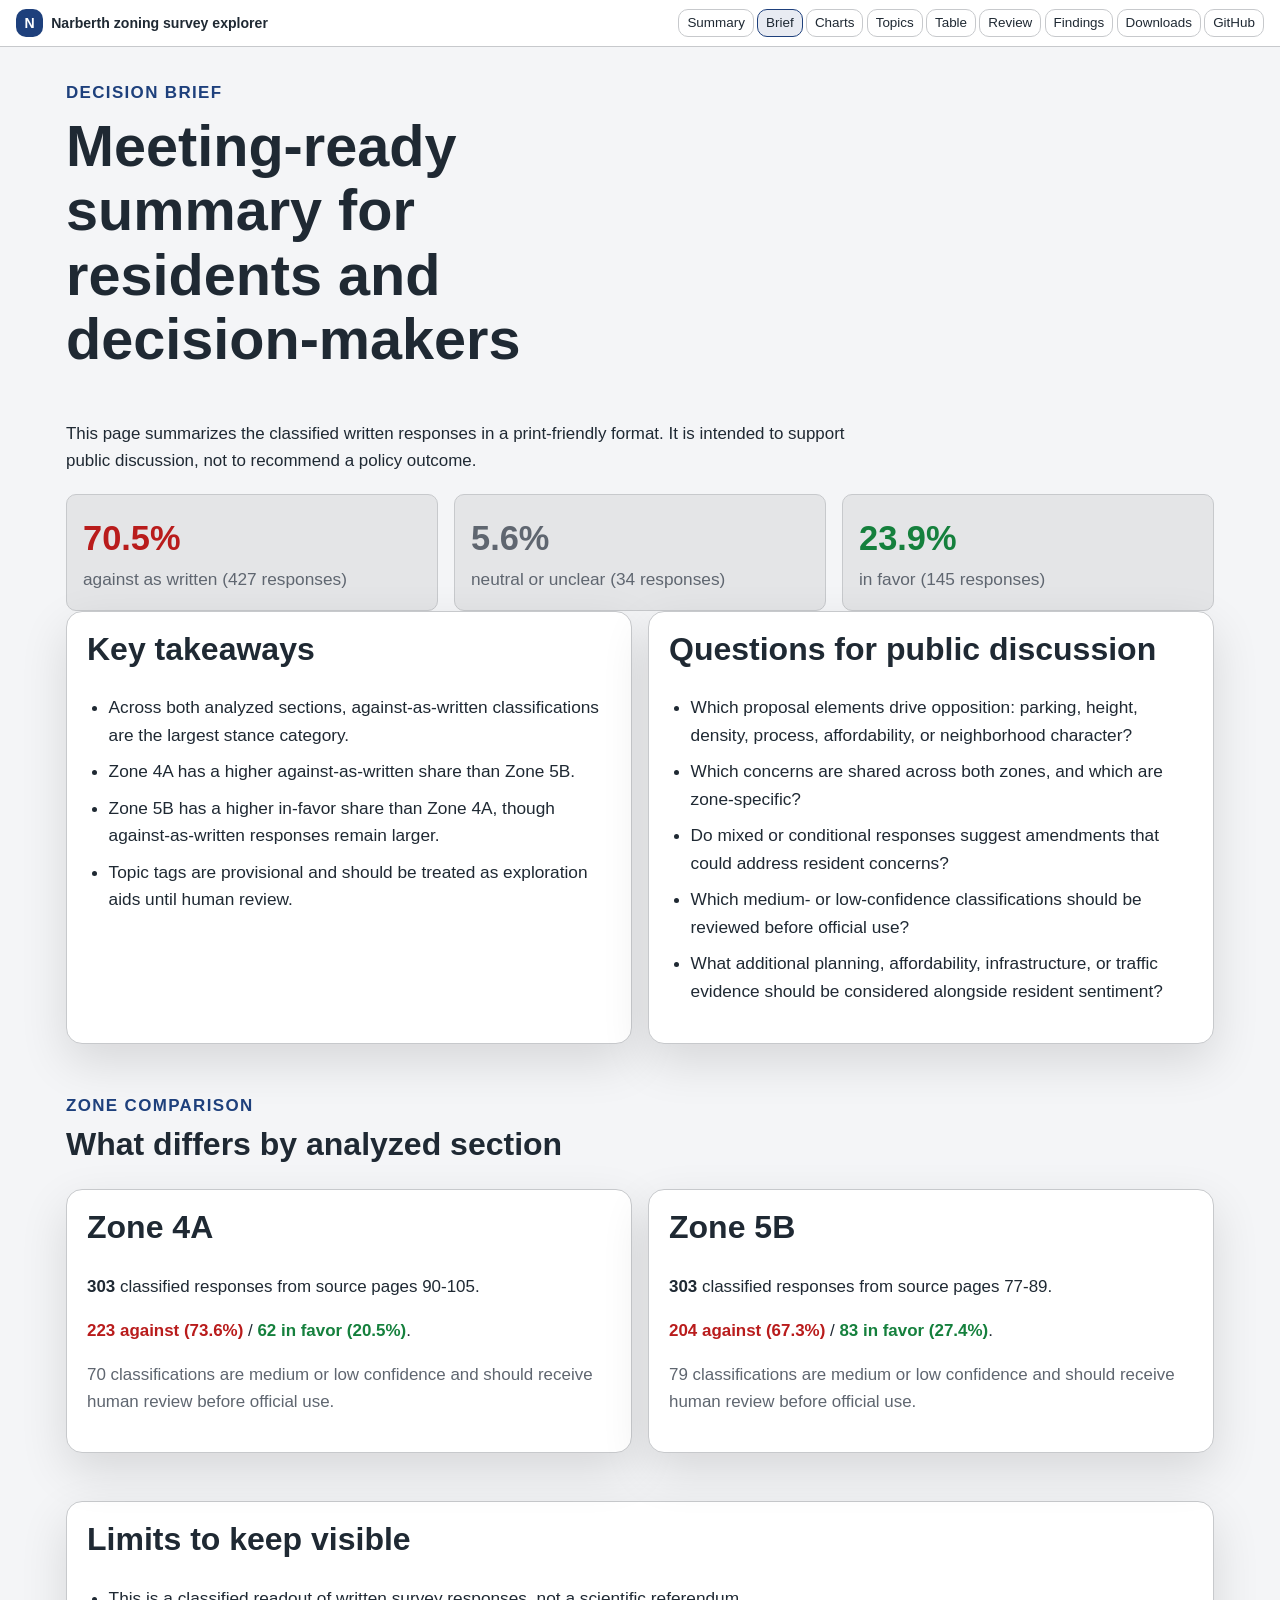
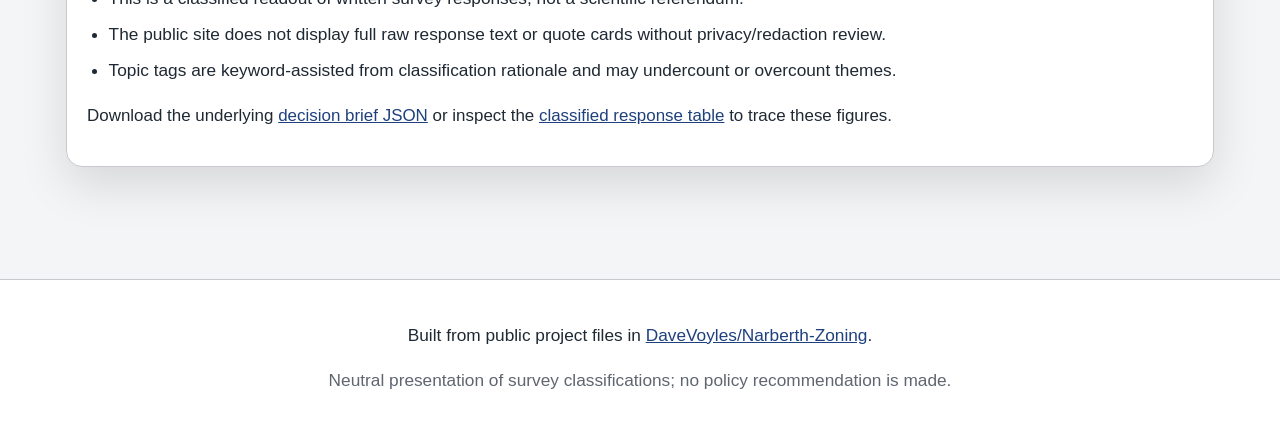
==== docs/brief.html @ ad2b24a5 "Add Narberth decision brief and review pages Add decision brief, topics, and review queue pages for " ====
<!doctype html>
<html lang="en">
  <head>
    <meta charset="utf-8">
    <meta name="viewport" content="width=device-width, initial-scale=1">
    <script>
      (() => {
        const param = new URLSearchParams(window.location.search).get("clawpilotTheme");
        const theme =
          param || (window.matchMedia("(prefers-color-scheme: dark)").matches ? "dark" : "light");
        document.documentElement.setAttribute("data-theme", theme);
      })();
    </script>
    <title>Decision brief | Narberth zoning survey explorer</title>
    <meta name="description" content="Meeting-ready Narberth zoning survey decision brief for residents, Borough Council, and planners.">
    <link rel="stylesheet" href="assets/styles.css">
  </head>
  <body>
    <header class="site-header">
      <nav class="top-nav" aria-label="Primary navigation">
        <a class="brand" href="index.html#home" aria-label="Narberth zoning survey explorer home">
          <span class="brand-mark" aria-hidden="true">N</span>
          <span>Narberth zoning survey explorer</span>
        </a>
        <button class="nav-toggle" type="button" aria-expanded="false" aria-controls="nav-links">Menu</button>
        <div id="nav-links" class="nav-links">
          <a href="index.html#home">Summary</a>
          <a href="brief.html">Brief</a>
          <a href="index.html#charts">Charts</a>
          <a href="topics.html">Topics</a>
          <a href="table.html">Table</a>
          <a href="review.html">Review</a>
          <a href="index.html#findings">Findings</a>
          <a href="index.html#downloads">Downloads</a>
          <a href="https://github.com/DaveVoyles/Narberth-Zoning" rel="noreferrer">GitHub</a>
        </div>
      </nav>
    </header>

    <main>
      <section class="page-section">
        <div class="section-heading">
          <p class="eyebrow">Decision brief</p>
          <h1>Meeting-ready summary for residents and decision-makers</h1>
          <p>
            This page summarizes the classified written responses in a print-friendly format. It is
            intended to support public discussion, not to recommend a policy outcome.
          </p>
        </div>
        <div id="brief-content"></div>
      </section>

      <section class="page-section">
        <div class="section-heading">
          <p class="eyebrow">Zone comparison</p>
          <h2>What differs by analyzed section</h2>
        </div>
        <div id="brief-zones" class="card-grid two"></div>
      </section>

      <section class="page-section">
        <div class="content-card">
          <h2>Limits to keep visible</h2>
          <ul id="brief-limits" class="clean-list"></ul>
          <p>
            Download the underlying <a href="data/decision-brief.json">decision brief JSON</a> or
            inspect the <a href="table.html">classified response table</a> to trace these figures.
          </p>
        </div>
      </section>
    </main>

    <footer class="site-footer">
      <p>Built from public project files in <a href="https://github.com/DaveVoyles/Narberth-Zoning" rel="noreferrer">DaveVoyles/Narberth-Zoning</a>.</p>
      <p class="muted">Neutral presentation of survey classifications; no policy recommendation is made.</p>
    </footer>
    <script src="assets/app.js"></script>
  </body>
</html>
---- docs/assets/styles.css ----
:root {
  color-scheme: light;
  --cp-bg: #f4f5f7;
  --cp-bg-elevated: #ffffff;
  --cp-surface: #ffffff;
  --cp-surface-soft: #e4e5e7;
  --cp-border: #c7c9cc;
  --cp-border-strong: #6c7077;
  --cp-text: #1f2933;
  --cp-text-muted: #5f6670;
  --cp-text-soft: #6f7782;
  --cp-accent: #1e407c;
  --cp-accent-hover: #001e44;
  --cp-accent-soft: rgba(30, 64, 124, 0.1);
  --cp-accent-fg: #ffffff;
  --cp-success: #15803d;
  --cp-danger: #b91c1c;
  --cp-warning: #f59e0b;
  --cp-link: #1e407c;
  --cp-shadow: 0 18px 48px rgba(0, 0, 0, 0.12);
  --cp-overlay: rgba(255, 255, 255, 0.8);
  --cp-panel: rgba(255, 255, 255, 0.86);
  --cp-panel-strong: rgba(255, 255, 255, 0.96);
  --cp-sheen: rgba(255, 255, 255, 0.55);
  --cp-highlight: rgba(30, 64, 124, 0.12);
}
html[data-theme="dark"] {
  color-scheme: dark;
  --cp-bg: #0b1628;
  --cp-bg-elevated: #101f36;
  --cp-surface: #14243d;
  --cp-surface-soft: #1f2f49;
  --cp-border: #33445f;
  --cp-border-strong: #7c8798;
  --cp-text: #f4f5f7;
  --cp-text-muted: #c7c9cc;
  --cp-text-soft: #a8adb5;
  --cp-accent: #8fb3e8;
  --cp-accent-hover: #b8cff0;
  --cp-accent-soft: rgba(143, 179, 232, 0.16);
  --cp-accent-fg: #001e44;
  --cp-success: #4ade80;
  --cp-danger: #f87171;
  --cp-warning: #fbbf24;
  --cp-link: #b8cff0;
  --cp-shadow: 0 18px 48px rgba(0, 0, 0, 0.32);
  --cp-overlay: rgba(11, 22, 40, 0.88);
  --cp-panel: rgba(20, 36, 61, 0.72);
  --cp-panel-strong: rgba(20, 36, 61, 0.96);
  --cp-sheen: rgba(255, 255, 255, 0.04);
  --cp-highlight: rgba(143, 179, 232, 0.14);
}

* {
  box-sizing: border-box;
}

html {
  scroll-behavior: smooth;
}

@media (prefers-reduced-motion: reduce) {
  html {
    scroll-behavior: auto;
  }

  *,
  *::before,
  *::after {
    animation-duration: 1ms !important;
    animation-iteration-count: 1 !important;
    transition-duration: 1ms !important;
  }
}

body {
  margin: 0;
  background: var(--cp-bg);
  color: var(--cp-text);
  font-family: "Segoe UI", Aptos, Calibri, -apple-system, BlinkMacSystemFont, sans-serif;
  font-size: 1.08rem;
  line-height: 1.6;
}

a {
  color: var(--cp-link);
}

a:hover {
  color: var(--cp-accent-hover);
}

.site-header {
  position: sticky;
  top: 0;
  z-index: 10;
  background: var(--cp-panel-strong);
  border-bottom: 1px solid var(--cp-border);
}

.top-nav {
  display: flex;
  align-items: center;
  justify-content: space-between;
  gap: 0.5rem;
  max-width: 1280px;
  margin: 0 auto;
  padding: 0.55rem 1rem;
}

.brand {
  display: inline-flex;
  align-items: center;
  gap: 0.5rem;
  color: var(--cp-text);
  font-size: 0.88rem;
  font-weight: 700;
  text-decoration: none;
  white-space: nowrap;
}

.brand-mark {
  display: inline-grid;
  width: 1.7rem;
  height: 1.7rem;
  place-items: center;
  border-radius: 0.625rem;
  background: var(--cp-accent);
  color: var(--cp-accent-fg);
}

.nav-links {
  display: flex;
  flex-wrap: nowrap;
  align-items: center;
  justify-content: flex-end;
  gap: 0.2rem;
}

.nav-links a,
.nav-toggle,
.button {
  border: 1px solid var(--cp-border);
  border-radius: 0.625rem;
  background: var(--cp-surface);
  color: var(--cp-text);
  font: inherit;
  line-height: 1;
  text-decoration: none;
}

.nav-links a,
.nav-toggle {
  padding: 0.4rem 0.5rem;
  font-size: 0.84rem;
  white-space: nowrap;
}

.nav-links a.active {
  border-color: var(--cp-accent);
  background: var(--cp-accent-soft);
}

.nav-toggle {
  display: none;
}

main {
  max-width: 1180px;
  margin: 0 auto;
  padding: 2rem 1rem 4rem;
}

.page-section {
  margin: 0 0 3rem;
  scroll-margin-top: 5rem;
}

.hero {
  display: grid;
  grid-template-columns: minmax(0, 1.45fr) minmax(280px, 0.55fr);
  gap: 1.5rem;
  align-items: stretch;
}

.hero-copy,
.hero-panel,
.card,
.content-card {
  border: 1px solid var(--cp-border);
  border-radius: 16px;
  background: var(--cp-surface);
  box-shadow: var(--cp-shadow);
}

.hero-copy {
  padding: clamp(1.5rem, 4vw, 3rem);
}

.hero-panel {
  display: flex;
  flex-direction: column;
  gap: 1rem;
  padding: 1.5rem;
}

.eyebrow {
  margin: 0 0 0.5rem;
  color: var(--cp-accent);
  font-size: 0.78rem;
  font-weight: 700;
  letter-spacing: 0.08em;
  text-transform: uppercase;
}

h1,
h2,
h3 {
  margin-block-start: 0;
  line-height: 1.12;
}

h1 {
  max-width: 18ch;
  font-size: clamp(1.9rem, 5.4vw, 3.6rem);
}

h2 {
  font-size: clamp(1.45rem, 2.5vw, 2.15rem);
}

h3 {
  font-size: 1.05rem;
}

.hero-copy p {
  max-width: 72ch;
  font-size: 1.18rem;
}

.hero-actions {
  display: flex;
  flex-wrap: wrap;
  gap: 0.75rem;
  margin-top: 1.5rem;
}

.button {
  display: inline-flex;
  align-items: center;
  justify-content: center;
  min-height: 2.75rem;
  padding: 0.75rem 1rem;
  font-size: 0.95rem;
  font-weight: 700;
}

.button.primary {
  border-color: var(--cp-accent);
  background: var(--cp-accent);
  color: var(--cp-accent-fg);
}

.stat {
  padding: 1rem;
  border: 1px solid var(--cp-border);
  border-radius: 0.625rem;
  background: var(--cp-surface-soft);
}

.stat-value {
  display: block;
  font-size: 2.15rem;
  font-weight: 800;
}

.stat-label,
.muted {
  color: var(--cp-text-muted);
}

.mini-grid,
.card-grid {
  display: grid;
  gap: 1rem;
}

.mini-grid {
  grid-template-columns: 1fr;
}

.card-grid.two {
  grid-template-columns: repeat(2, minmax(0, 1fr));
}

.card-grid.three {
  grid-template-columns: repeat(3, minmax(0, 1fr));
}

.card,
.content-card {
  padding: 1.25rem;
}

.section-heading {
  max-width: 780px;
  margin-bottom: 1.25rem;
}

.section-heading p,
.content-card p,
.card p {
  font-size: 1.06rem;
}

.chart-layout {
  display: grid;
  grid-template-columns: minmax(0, 0.95fr) minmax(320px, 1.05fr);
  gap: 1rem;
}

.secondary-charts {
  margin-top: 1rem;
}

.chart-card {
  min-height: 360px;
}

.bar-group {
  display: grid;
  grid-template-columns: 7rem 1fr;
  gap: 0.75rem;
  align-items: center;
  margin: 1rem 0;
}

.stack {
  display: flex;
  overflow: hidden;
  height: 2.35rem;
  border: 1px solid var(--cp-border);
  border-radius: 0.625rem;
  background: var(--cp-surface-soft);
}

.segment {
  display: inline-flex;
  align-items: center;
  justify-content: center;
  min-width: 2rem;
  color: var(--cp-accent-fg);
  font-size: 0.7rem;
  font-weight: 700;
}

.segment.against {
  background: var(--cp-danger);
}

.segment.neutral {
  background: var(--cp-text-muted);
}

.segment.favor {
  background: var(--cp-success);
  color: var(--cp-bg);
}

.legend {
  display: flex;
  flex-wrap: wrap;
  gap: 0.75rem;
  margin-top: 1rem;
}

.metric-row {
  display: grid;
  grid-template-columns: minmax(8rem, 12rem) 1fr 4rem;
  gap: 0.75rem;
  align-items: center;
  margin: 0.75rem 0;
}

.metric-row.wide {
  grid-template-columns: minmax(10rem, 16rem) 1fr 4rem;
}

.metric-track,
.page-track {
  overflow: hidden;
  height: 1.45rem;
  border: 1px solid var(--cp-border);
  border-radius: 0.625rem;
  background: var(--cp-surface-soft);
}

.metric-fill {
  display: block;
  height: 100%;
  border-radius: 0.625rem;
  background: var(--cp-accent);
}

.page-chart {
  display: grid;
  gap: 0.75rem;
}

.page-row {
  display: grid;
  grid-template-columns: 8rem 1fr 3rem;
  gap: 0.75rem;
  align-items: center;
}

.page-track {
  display: flex;
  height: 1.25rem;
}

.page-track .segment {
  min-width: 0;
  font-size: 0;
}

.legend span {
  display: inline-flex;
  align-items: center;
  gap: 0.35rem;
}

.swatch {
  display: inline-block;
  width: 0.8rem;
  height: 0.8rem;
  border-radius: 0.25rem;
  background: var(--cp-danger);
}

.swatch.neutral {
  background: var(--cp-text-muted);
}

.swatch.favor {
  background: var(--cp-success);
}

.tone-negative {
  color: var(--cp-danger);
  font-weight: 700;
}

.tone-positive {
  color: var(--cp-success);
  font-weight: 700;
}

.tone-neutral {
  color: var(--cp-text-muted);
  font-weight: 700;
}

.clean-list,
.ranked-list {
  padding-left: 1.35rem;
}

.clean-list li,
.ranked-list li {
  margin: 0.55rem 0;
}

.topic-card {
  padding-block: 1rem;
}

canvas {
  display: block;
  width: 100%;
  min-height: 320px;
  border: 1px solid var(--cp-border);
  border-radius: 0.625rem;
  background: var(--cp-bg-elevated);
}

.filters {
  display: grid;
  grid-template-columns: repeat(3, minmax(0, 1fr));
  gap: 0.75rem;
  margin-bottom: 1rem;
}

.filter-actions {
  display: flex;
  flex-wrap: wrap;
  align-items: end;
  gap: 0.75rem;
}

label {
  display: grid;
  gap: 0.35rem;
  color: var(--cp-text-muted);
  font-weight: 700;
}

select,
input {
  width: 100%;
  border: 1px solid var(--cp-border);
  border-radius: 0.625rem;
  background: var(--cp-surface);
  color: var(--cp-text);
  font: inherit;
  padding: 0.65rem 0.75rem;
}

.table-wrap {
  overflow: auto;
  border: 1px solid var(--cp-border);
  border-radius: 16px;
  background: var(--cp-surface);
}

table {
  width: 100%;
  border-collapse: collapse;
  min-width: 1060px;
}

th,
td {
  padding: 0.75rem;
  border-bottom: 1px solid var(--cp-border);
  font-size: 0.95rem;
  text-align: left;
  vertical-align: top;
}

th {
  position: sticky;
  top: 0;
  background: var(--cp-bg-elevated);
  color: var(--cp-text);
}

td:nth-child(8) {
  min-width: 360px;
}

th[data-sort] {
  cursor: pointer;
}

th[data-sort]::after {
  content: " ↕";
  color: var(--cp-text-muted);
  font-size: 0.8rem;
}

.download-meta {
  display: flex;
  flex-wrap: wrap;
  gap: 0.5rem;
  margin: 0.75rem 0;
}

.pill {
  display: inline-flex;
  align-items: center;
  border: 1px solid var(--cp-border);
  border-radius: 999px;
  padding: 0.2rem 0.55rem;
  background: var(--cp-surface-soft);
  color: var(--cp-text-muted);
  font-size: 0.8rem;
}

@media print {
  .site-header,
  .site-footer,
  .hero-actions,
  .nav-toggle,
  canvas {
    display: none !important;
  }

  body {
    background: var(--cp-surface);
    color: var(--cp-text);
    font-size: 12pt;
  }

  main {
    max-width: none;
    padding: 0;
  }

  .hero-copy,
  .hero-panel,
  .card,
  .content-card,
  .stat {
    border: 1px solid var(--cp-border);
    box-shadow: none;
    break-inside: avoid;
  }
}

.site-footer,
.noscript {
  border-top: 1px solid var(--cp-border);
  background: var(--cp-bg-elevated);
  padding: 1.5rem 1rem;
  text-align: center;
}

.noscript {
  border: 1px solid var(--cp-warning);
}

@media (max-width: 900px) {
  .hero,
  .chart-layout,
  .card-grid.two,
  .card-grid.three,
  .filters {
    grid-template-columns: 1fr;
  }

  .nav-toggle {
    display: inline-flex;
  }

  .nav-links {
    display: none;
    width: 100%;
    flex-wrap: wrap;
    justify-content: flex-start;
  }

  .nav-links.open {
    display: flex;
  }

  .top-nav {
    flex-wrap: wrap;
  }
}
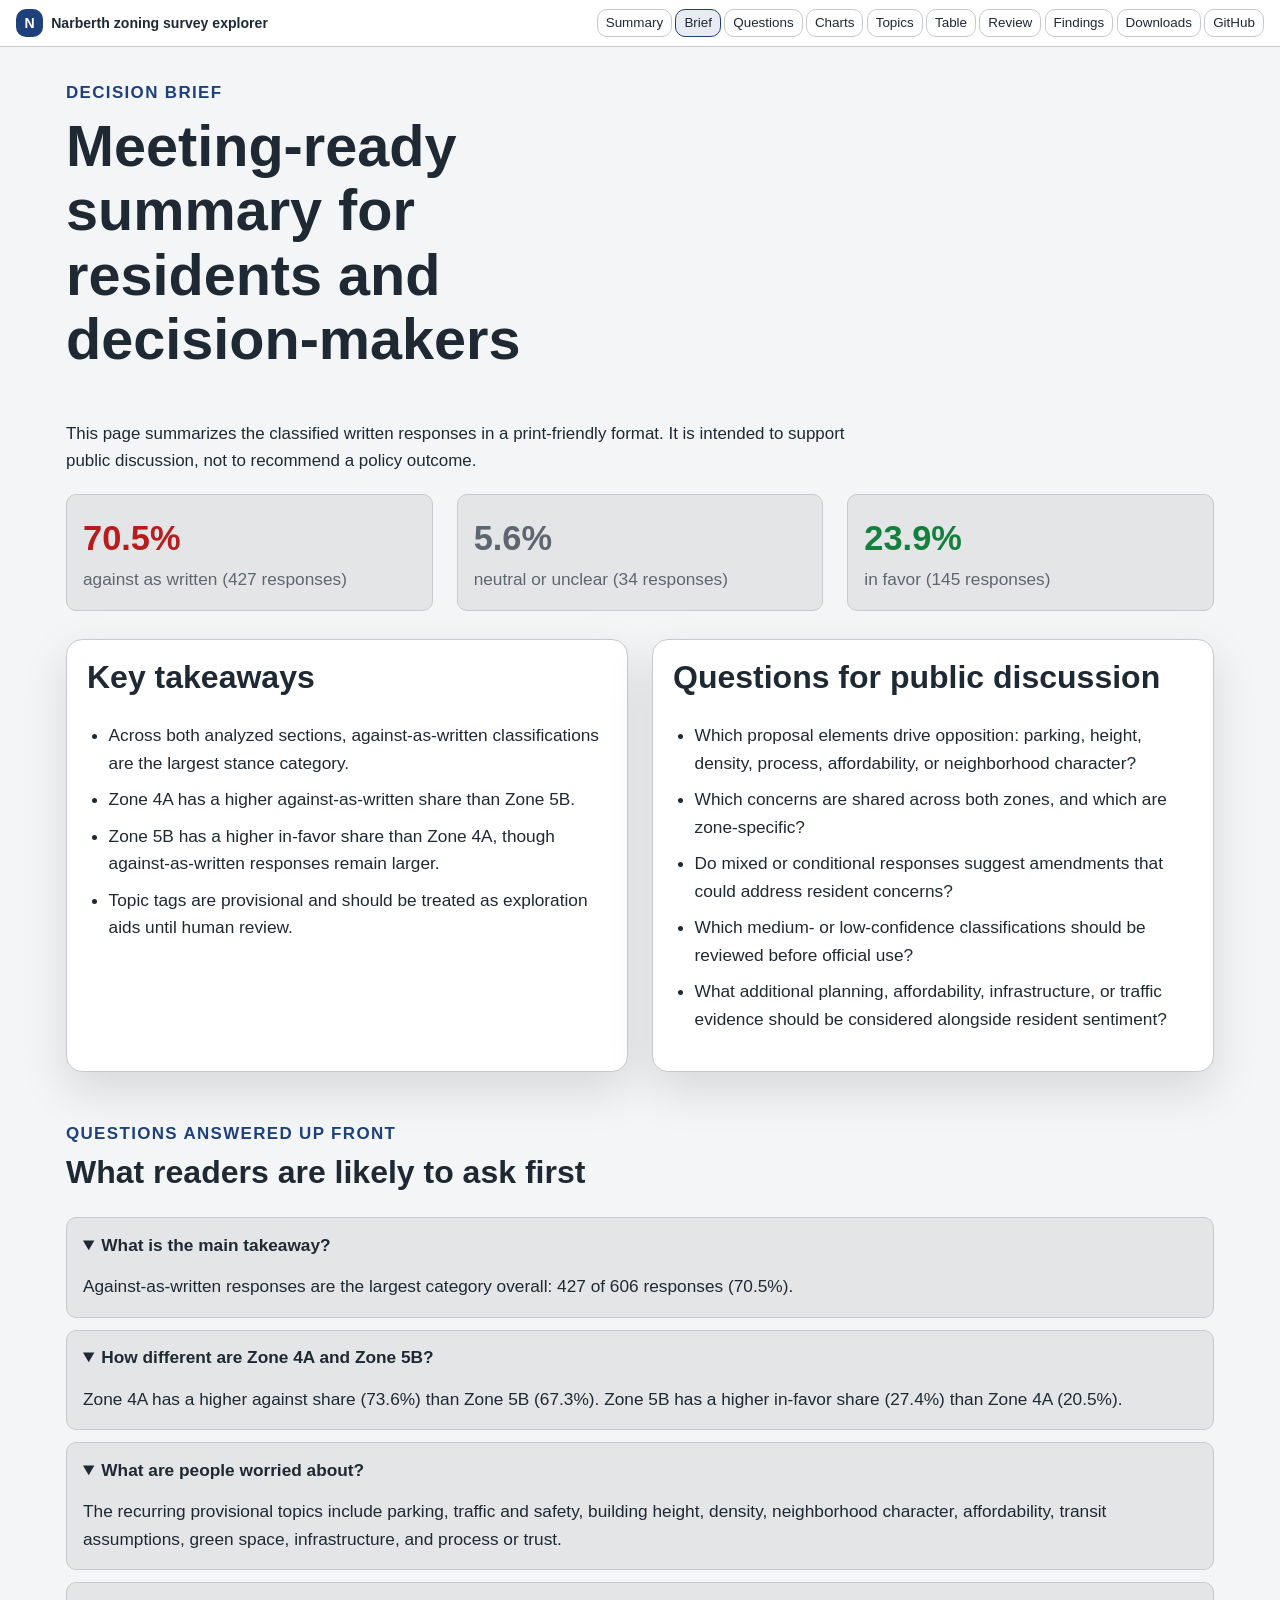
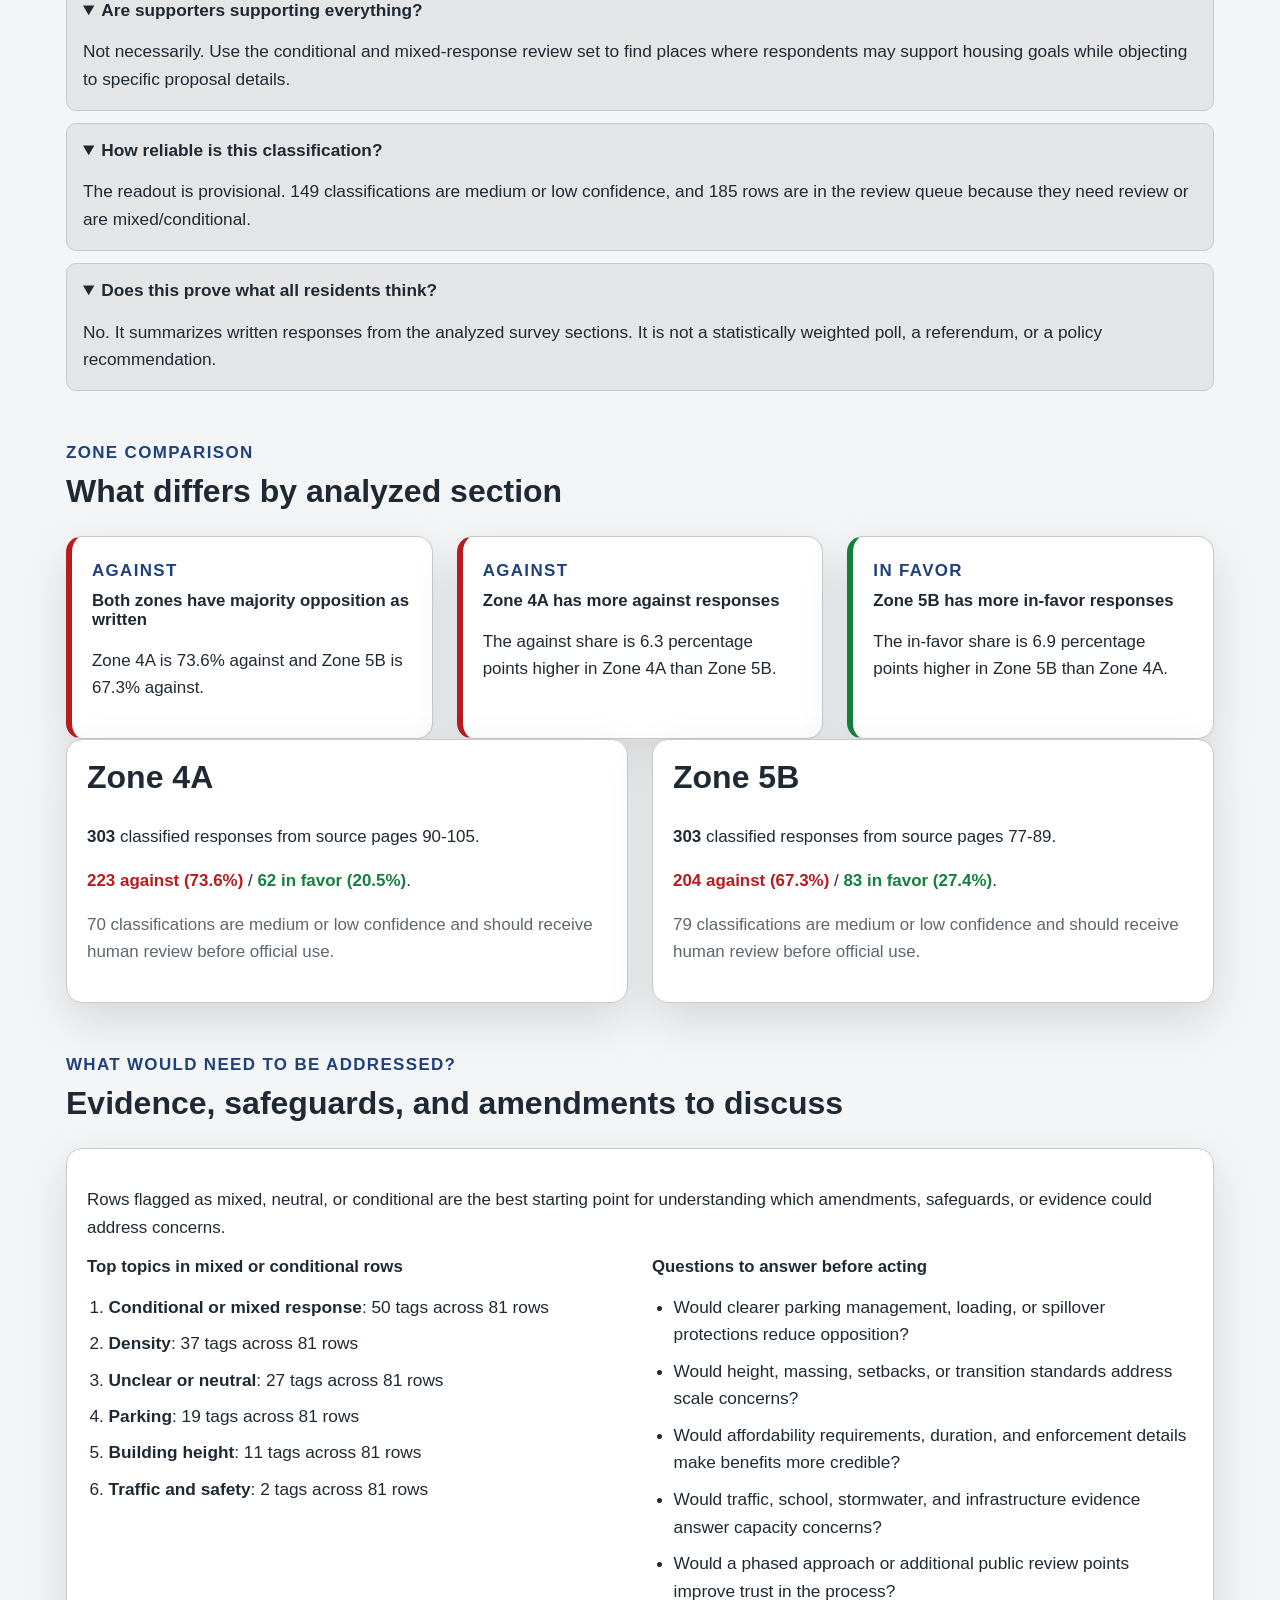
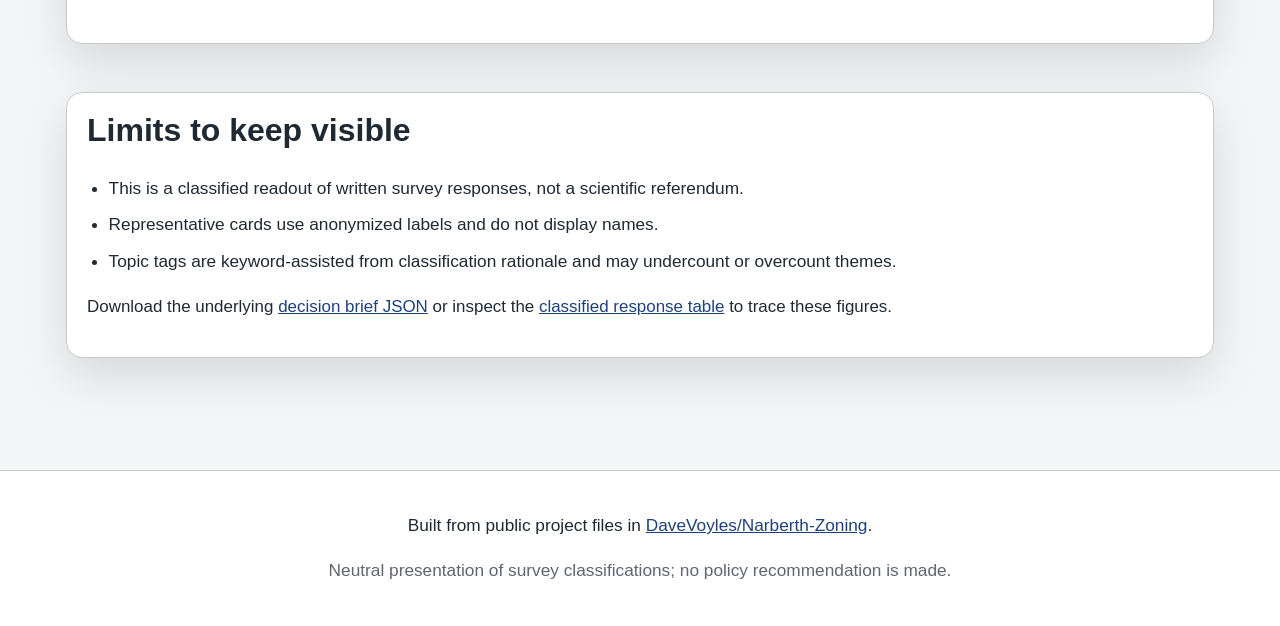
==== commit 3e5aadd4: "feat(site): add decision support views Add generated decision-maker FAQ data, zone comparison cards," ====
--- a/docs/brief.html
+++ b/docs/brief.html
@@ -26,6 +26,7 @@
         <div id="nav-links" class="nav-links">
           <a href="index.html#home">Summary</a>
           <a href="brief.html">Brief</a>
+          <a href="index.html#questions">Questions</a>
           <a href="index.html#charts">Charts</a>
           <a href="topics.html">Topics</a>
           <a href="table.html">Table</a>
@@ -52,10 +53,27 @@
 
       <section class="page-section">
         <div class="section-heading">
+          <p class="eyebrow">Questions answered up front</p>
+          <h2>What readers are likely to ask first</h2>
+        </div>
+        <div id="brief-faq" class="faq-list"></div>
+      </section>
+
+      <section class="page-section">
+        <div class="section-heading">
           <p class="eyebrow">Zone comparison</p>
           <h2>What differs by analyzed section</h2>
         </div>
+        <div id="brief-zone-comparison" class="card-grid three"></div>
         <div id="brief-zones" class="card-grid two"></div>
+      </section>
+
+      <section class="page-section">
+        <div class="section-heading">
+          <p class="eyebrow">What would need to be addressed?</p>
+          <h2>Evidence, safeguards, and amendments to discuss</h2>
+        </div>
+        <div id="brief-change-minds" class="card"></div>
       </section>
 
       <section class="page-section">
--- a/docs/assets/styles.css
+++ b/docs/assets/styles.css
@@ -179,7 +179,7 @@
 .hero {
   display: grid;
   grid-template-columns: minmax(0, 1.45fr) minmax(280px, 0.55fr);
-  gap: 1.5rem;
+  gap: 2rem;
   align-items: stretch;
 }
 
@@ -200,7 +200,7 @@
 .hero-panel {
   display: flex;
   flex-direction: column;
-  gap: 1rem;
+  gap: 1.25rem;
   padding: 1.5rem;
 }
 
@@ -215,7 +215,8 @@
 
 h1,
 h2,
-h3 {
+h3,
+h4 {
   margin-block-start: 0;
   line-height: 1.12;
 }
@@ -231,6 +232,11 @@
 
 h3 {
   font-size: 1.05rem;
+}
+
+h4 {
+  margin-block-end: 0.5rem;
+  font-size: 0.98rem;
 }
 
 .hero-copy p {
@@ -282,19 +288,32 @@
 .mini-grid,
 .card-grid {
   display: grid;
-  gap: 1rem;
+  gap: 1.5rem;
 }
 
 .mini-grid {
   grid-template-columns: 1fr;
 }
 
+#brief-content {
+  display: grid;
+  gap: 1.75rem;
+}
+
 .card-grid.two {
   grid-template-columns: repeat(2, minmax(0, 1fr));
 }
 
 .card-grid.three {
   grid-template-columns: repeat(3, minmax(0, 1fr));
+}
+
+.compact-grid {
+  margin-top: 1rem;
+}
+
+.source-grid {
+  grid-template-columns: repeat(5, minmax(0, 1fr));
 }
 
 .card,
@@ -316,11 +335,11 @@
 .chart-layout {
   display: grid;
   grid-template-columns: minmax(0, 0.95fr) minmax(320px, 1.05fr);
-  gap: 1rem;
+  gap: 1.5rem;
 }
 
 .secondary-charts {
-  margin-top: 1rem;
+  margin-top: 1.5rem;
 }
 
 .chart-card {
@@ -402,6 +421,123 @@
   background: var(--cp-accent);
 }
 
+.difference-chart {
+  display: grid;
+  gap: 1rem;
+}
+
+.difference-row {
+  display: grid;
+  grid-template-columns: 7rem 1fr minmax(10rem, 14rem);
+  gap: 0.75rem;
+  align-items: center;
+}
+
+.difference-track {
+  overflow: hidden;
+  height: 1rem;
+  border: 1px solid var(--cp-border);
+  border-radius: 999px;
+  background: var(--cp-surface-soft);
+}
+
+.difference-fill {
+  display: block;
+  height: 100%;
+  border-radius: 999px;
+}
+
+.difference-fill.against {
+  background: var(--cp-danger);
+}
+
+.difference-fill.neutral {
+  background: var(--cp-text-muted);
+}
+
+.difference-fill.favor {
+  background: var(--cp-success);
+}
+
+.faq-list {
+  display: grid;
+  gap: 0.75rem;
+}
+
+.faq-item {
+  border: 1px solid var(--cp-border);
+  border-radius: 0.625rem;
+  background: var(--cp-surface-soft);
+}
+
+.faq-item summary {
+  cursor: pointer;
+  padding: 0.85rem 1rem;
+  color: var(--cp-text);
+  font-weight: 800;
+}
+
+.faq-item p {
+  margin: 0;
+  padding: 0 1rem 1rem;
+}
+
+.compare-card {
+  border-left: 6px solid var(--cp-text-muted);
+}
+
+.compare-card.against {
+  border-left-color: var(--cp-danger);
+}
+
+.compare-card.favor {
+  border-left-color: var(--cp-success);
+}
+
+.decision-callout {
+  margin-bottom: 1rem;
+}
+
+.donut-grid,
+.zone-context {
+  display: grid;
+  gap: 1rem;
+}
+
+.donut-card,
+.zone-context-card {
+  display: grid;
+  grid-template-columns: auto 1fr;
+  gap: 1rem;
+  align-items: center;
+  padding: 0.85rem;
+  border: 1px solid var(--cp-border);
+  border-radius: 0.625rem;
+  background: var(--cp-surface-soft);
+}
+
+.donut {
+  --against-end: calc(var(--against) * 1%);
+  --neutral-end: calc((var(--against) + var(--neutral)) * 1%);
+  display: grid;
+  width: 6rem;
+  height: 6rem;
+  place-items: center;
+  border-radius: 50%;
+  background:
+    radial-gradient(circle at center, var(--cp-surface) 0 48%, transparent 49%),
+    conic-gradient(
+      var(--cp-danger) 0 var(--against-end),
+      var(--cp-text-muted) var(--against-end) var(--neutral-end),
+      var(--cp-success) var(--neutral-end) 100%
+    );
+  font-weight: 800;
+}
+
+.zone-context-card {
+  grid-template-columns: 1fr;
+}
+
 .page-chart {
   display: grid;
   gap: 0.75rem;
@@ -412,6 +548,8 @@
   grid-template-columns: 8rem 1fr 3rem;
   gap: 0.75rem;
   align-items: center;
+  animation: page-flow 420ms ease both;
+  animation-delay: calc(min(var(--page-order, 0), 24) * 35ms);
 }
 
 .page-track {
@@ -473,6 +611,127 @@
 
 .topic-card {
   padding-block: 1rem;
+}
+
+.topic-cloud-card {
+  min-height: 240px;
+}
+
+.topic-cloud-list {
+  display: flex;
+  flex-wrap: wrap;
+  align-items: center;
+  gap: 0.75rem;
+  margin: 0;
+  padding: 0;
+  list-style: none;
+}
+
+.topic-cloud-term {
+  display: inline-flex;
+  align-items: baseline;
+  gap: 0.35rem;
+  border: 1px solid var(--cp-border);
+  border-radius: 999px;
+  padding: 0.35rem 0.7rem;
+  background: var(--cp-accent-soft);
+  color: var(--cp-accent);
+  font-size: calc(0.82rem * var(--topic-scale));
+  font-weight: 800;
+}
+
+.topic-cloud-term.against {
+  color: var(--cp-danger);
+}
+
+.topic-cloud-term.neutral {
+  color: var(--cp-text-muted);
+}
+
+.topic-cloud-term.favor {
+  color: var(--cp-success);
+}
+
+.topic-cloud-count {
+  color: var(--cp-text-muted);
+  font-size: 0.72em;
+  font-weight: 700;
+}
+
+.heatmap-card {
+  overflow-x: auto;
+}
+
+.heatmap-grid {
+  display: grid;
+  min-width: 720px;
+  gap: 0.35rem;
+}
+
+.heatmap-header,
+.heatmap-row {
+  display: grid;
+  grid-template-columns: minmax(14rem, 1.4fr) repeat(3, minmax(5rem, 0.55fr));
+  gap: 0.35rem;
+  align-items: center;
+}
+
+.heatmap-header {
+  color: var(--cp-text-muted);
+  font-size: 0.86rem;
+  font-weight: 800;
+}
+
+.heatmap-cell {
+  border-radius: 0.5rem;
+  padding: 0.45rem 0.6rem;
+  background: var(--cp-surface-soft);
+  font-weight: 800;
+  text-align: center;
+}
+
+.heatmap-cell.against {
+  background: color-mix(in srgb, var(--cp-danger) var(--heatmap-weight), var(--cp-surface));
+  color: var(--cp-text);
+}
+
+.heatmap-cell.neutral {
+  background: color-mix(in srgb, var(--cp-text-muted) var(--heatmap-weight), var(--cp-surface));
+  color: var(--cp-text);
+}
+
+.heatmap-cell.favor {
+  background: color-mix(in srgb, var(--cp-success) var(--heatmap-weight), var(--cp-surface));
+  color: var(--cp-text);
+}
+
+.stance-topic-grid {
+  display: grid;
+  grid-template-columns: repeat(3, minmax(0, 1fr));
+  gap: 1rem;
+}
+
+.quote-card blockquote {
+  margin: 0 0 1rem;
+  padding-left: 1rem;
+  border-left: 4px solid var(--cp-accent);
+}
+
+.quote-card blockquote p {
+  font-size: 1.1rem;
+  font-weight: 700;
+}
+
+@keyframes page-flow {
+  from {
+    opacity: 0;
+    transform: translateY(0.4rem);
+  }
+
+  to {
+    opacity: 1;
+    transform: translateY(0);
+  }
 }
 
 canvas {
@@ -582,7 +841,8 @@
   .site-footer,
   .hero-actions,
   .nav-toggle,
-  canvas {
+  canvas,
+  .button {
     display: none !important;
   }
 
@@ -606,6 +866,25 @@
     box-shadow: none;
     break-inside: avoid;
   }
+
+  .chart-layout,
+  .card-grid.two,
+  .card-grid.three,
+  .stance-topic-grid {
+    grid-template-columns: 1fr 1fr;
+  }
+
+  .faq-item {
+    break-inside: avoid;
+  }
+
+  .faq-item summary {
+    list-style: none;
+  }
+
+  .faq-item p {
+    display: block;
+  }
 }
 
 .site-footer,
@@ -623,9 +902,14 @@
 @media (max-width: 900px) {
   .hero,
   .chart-layout,
+  .source-grid,
   .card-grid.two,
   .card-grid.three,
   .filters {
+    grid-template-columns: 1fr;
+  }
+
+  .difference-row {
     grid-template-columns: 1fr;
   }
 
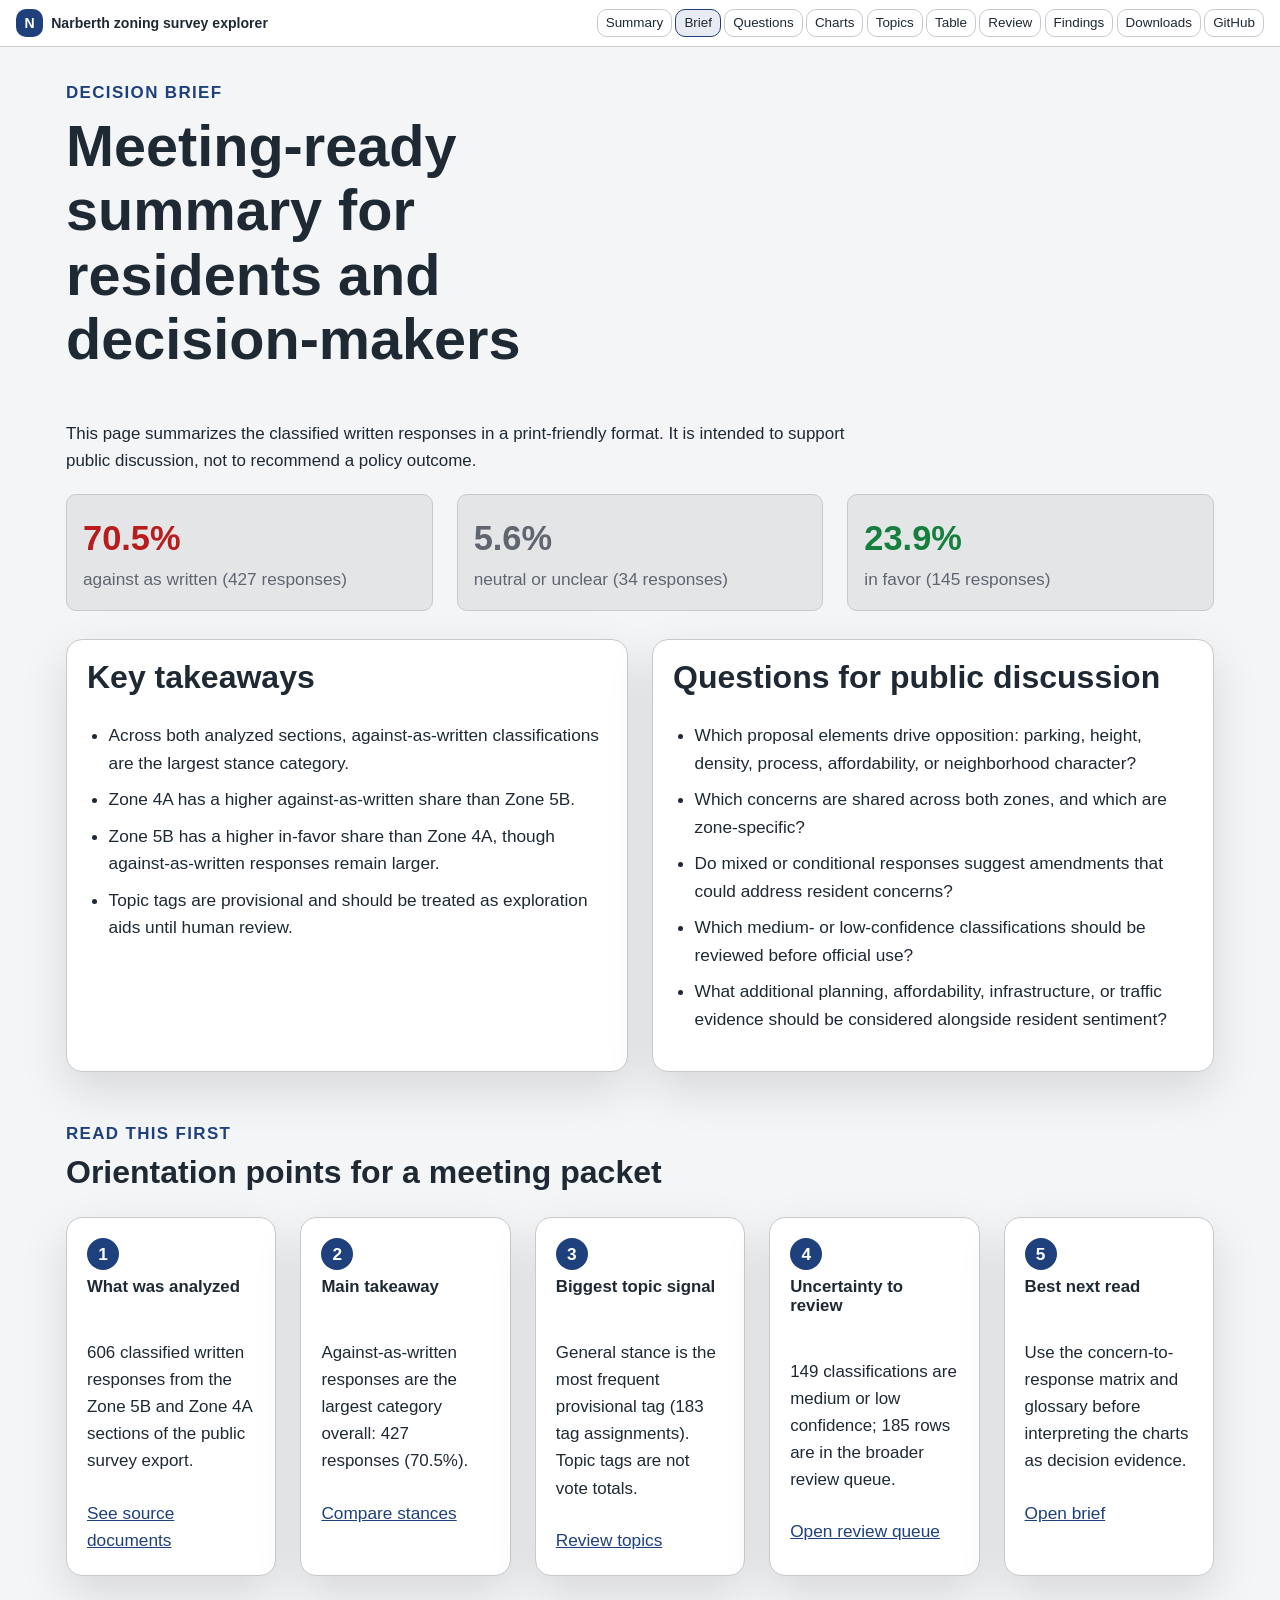
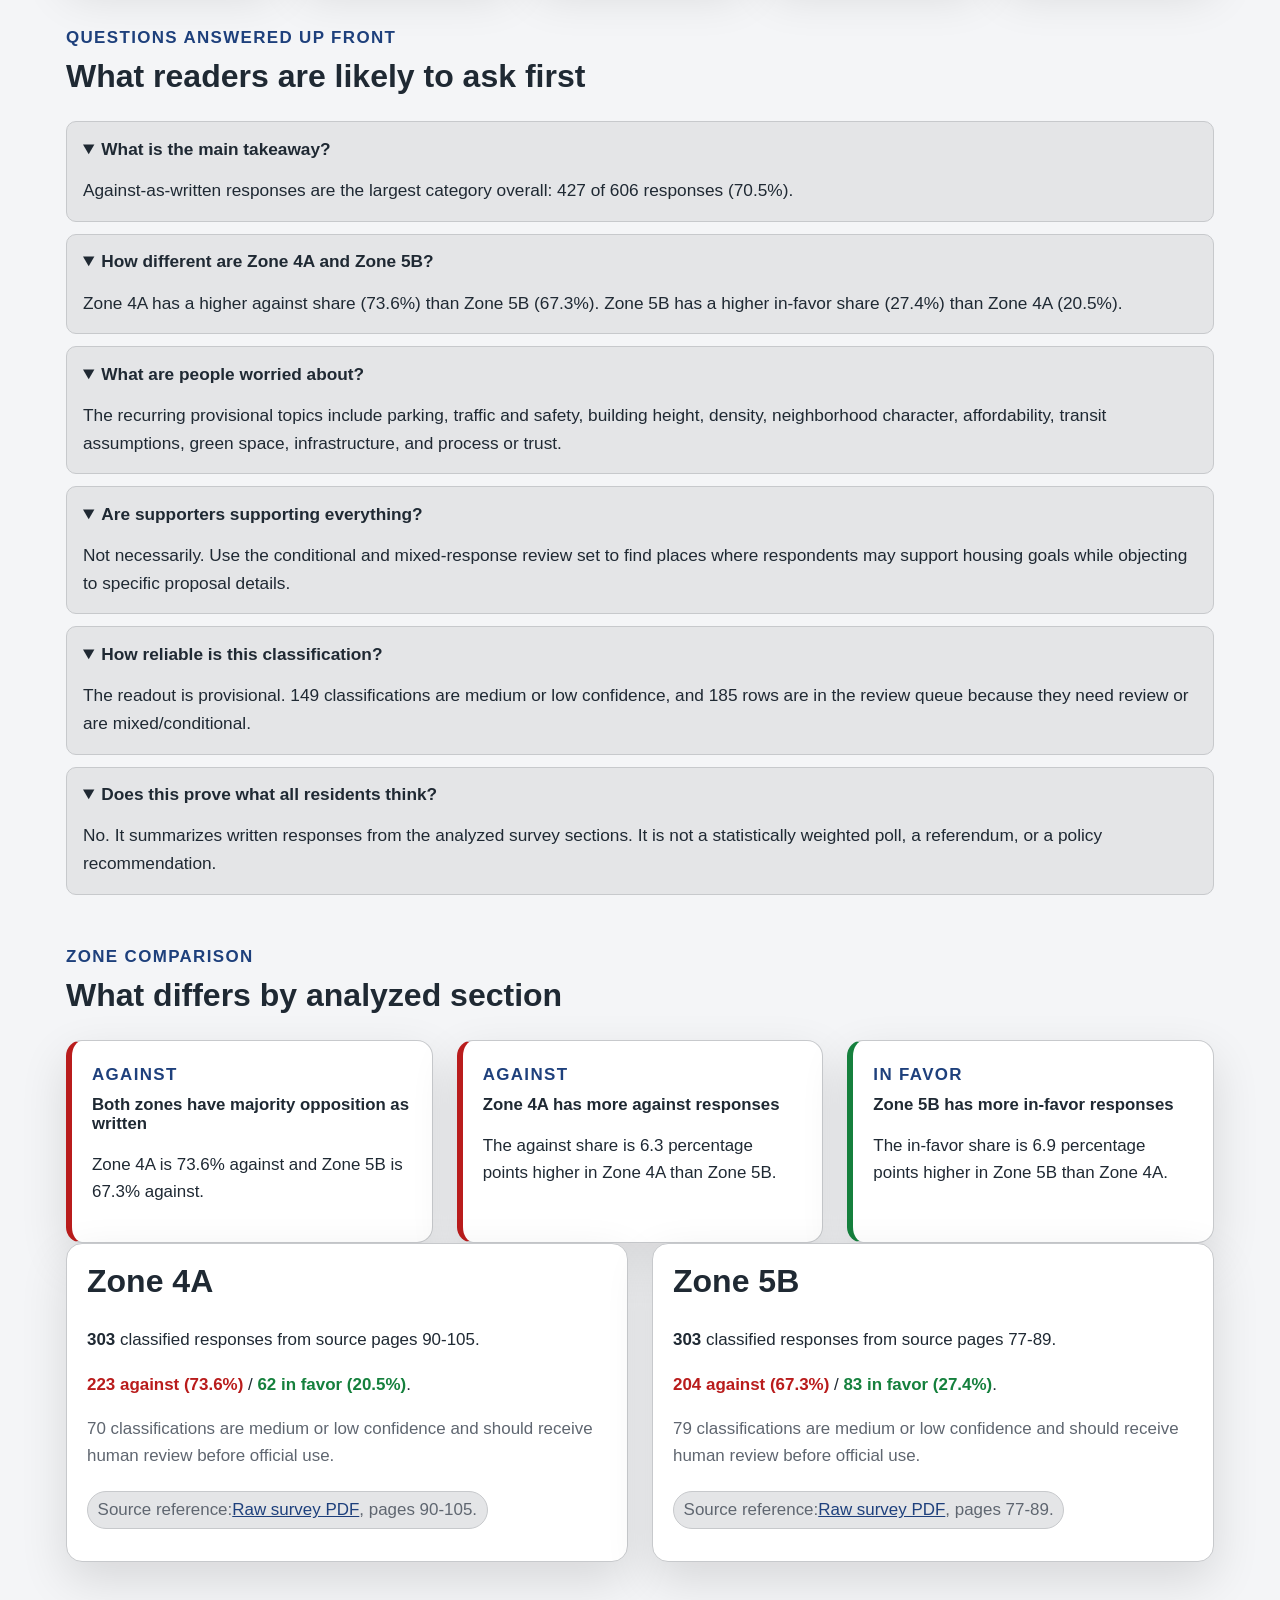
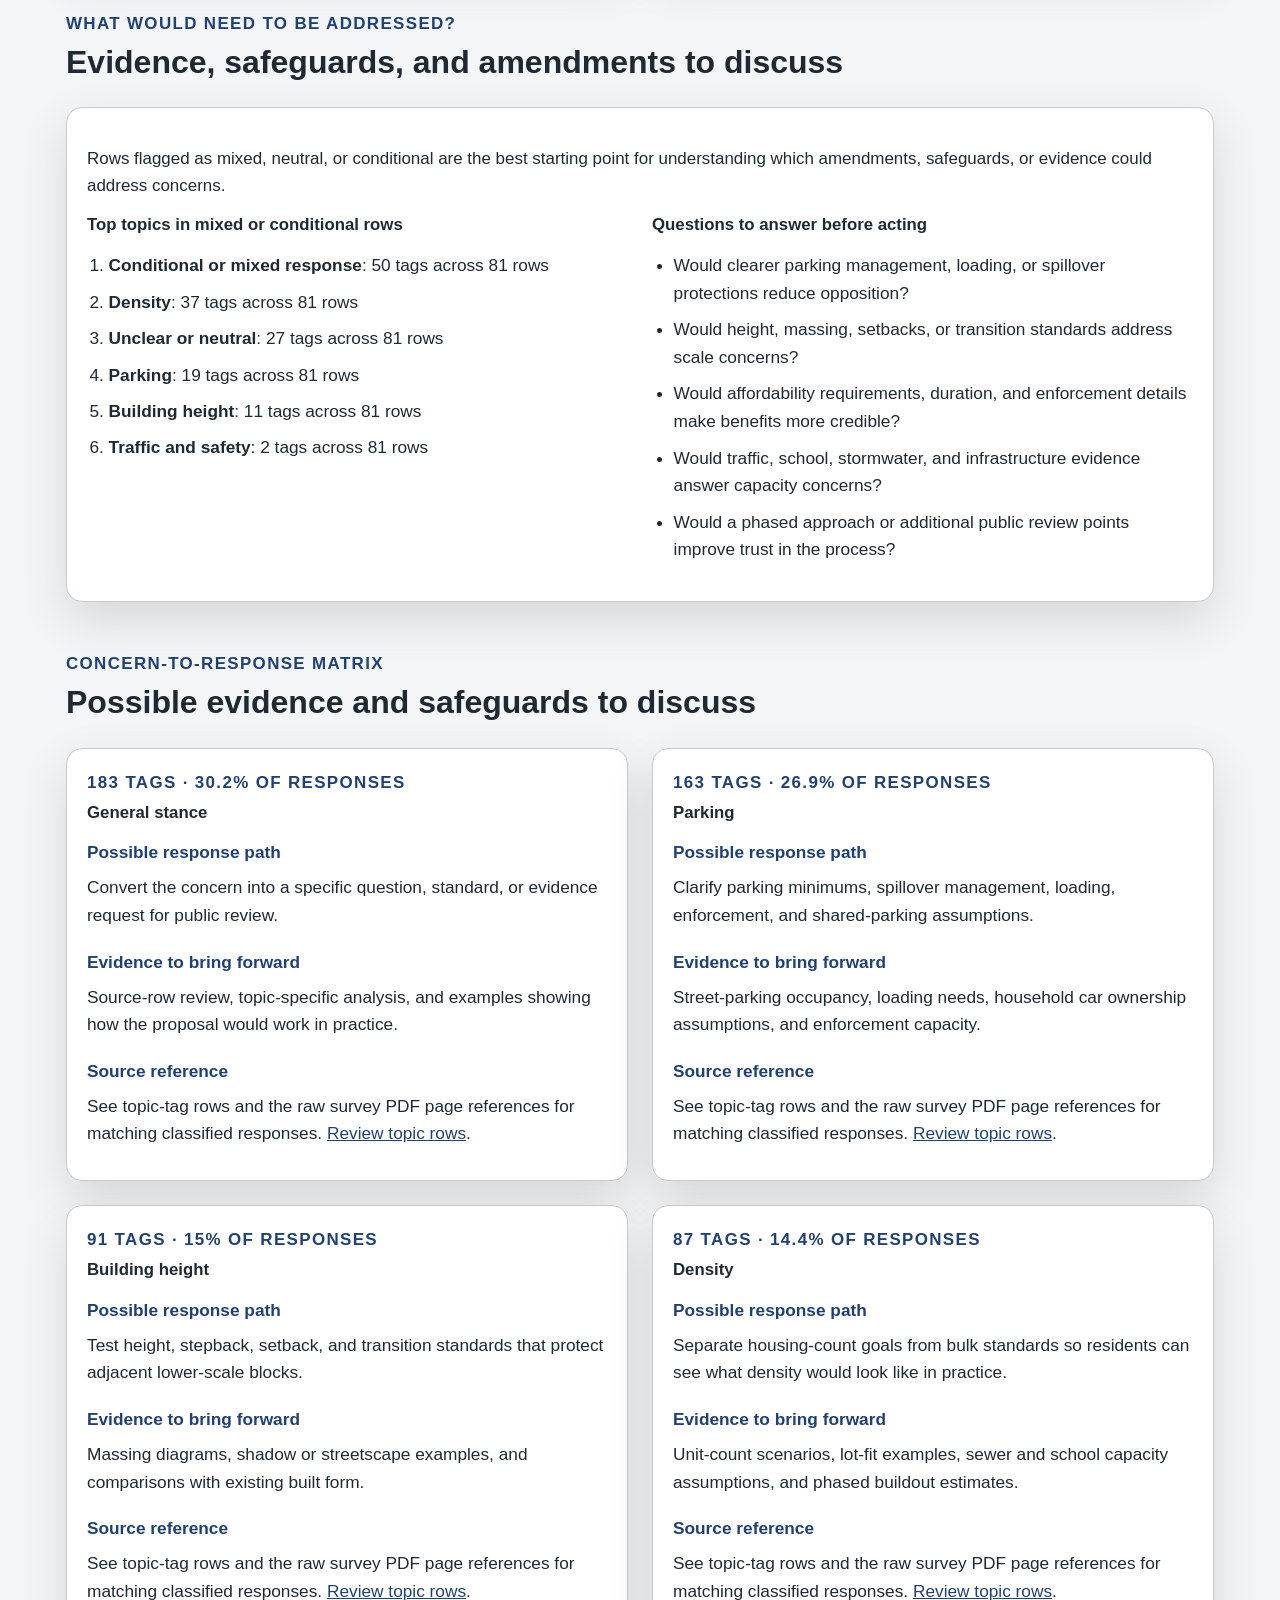
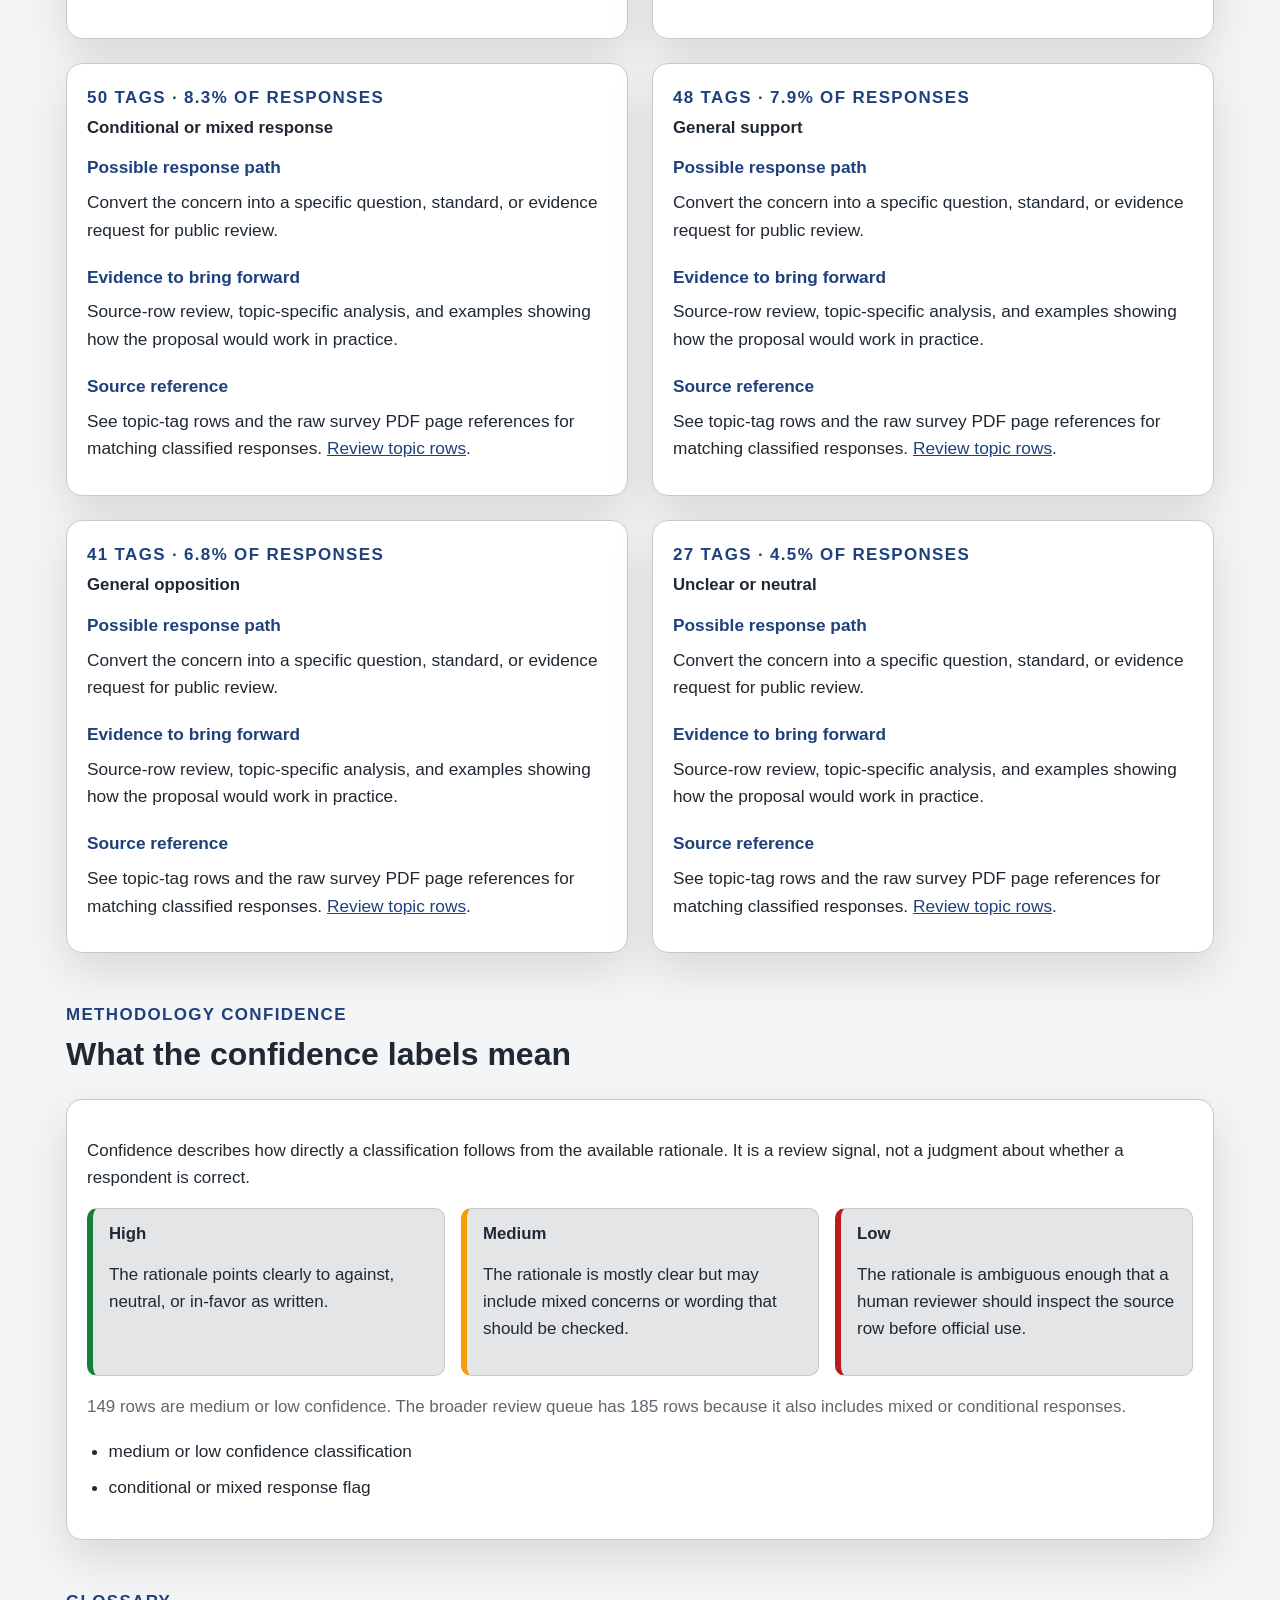
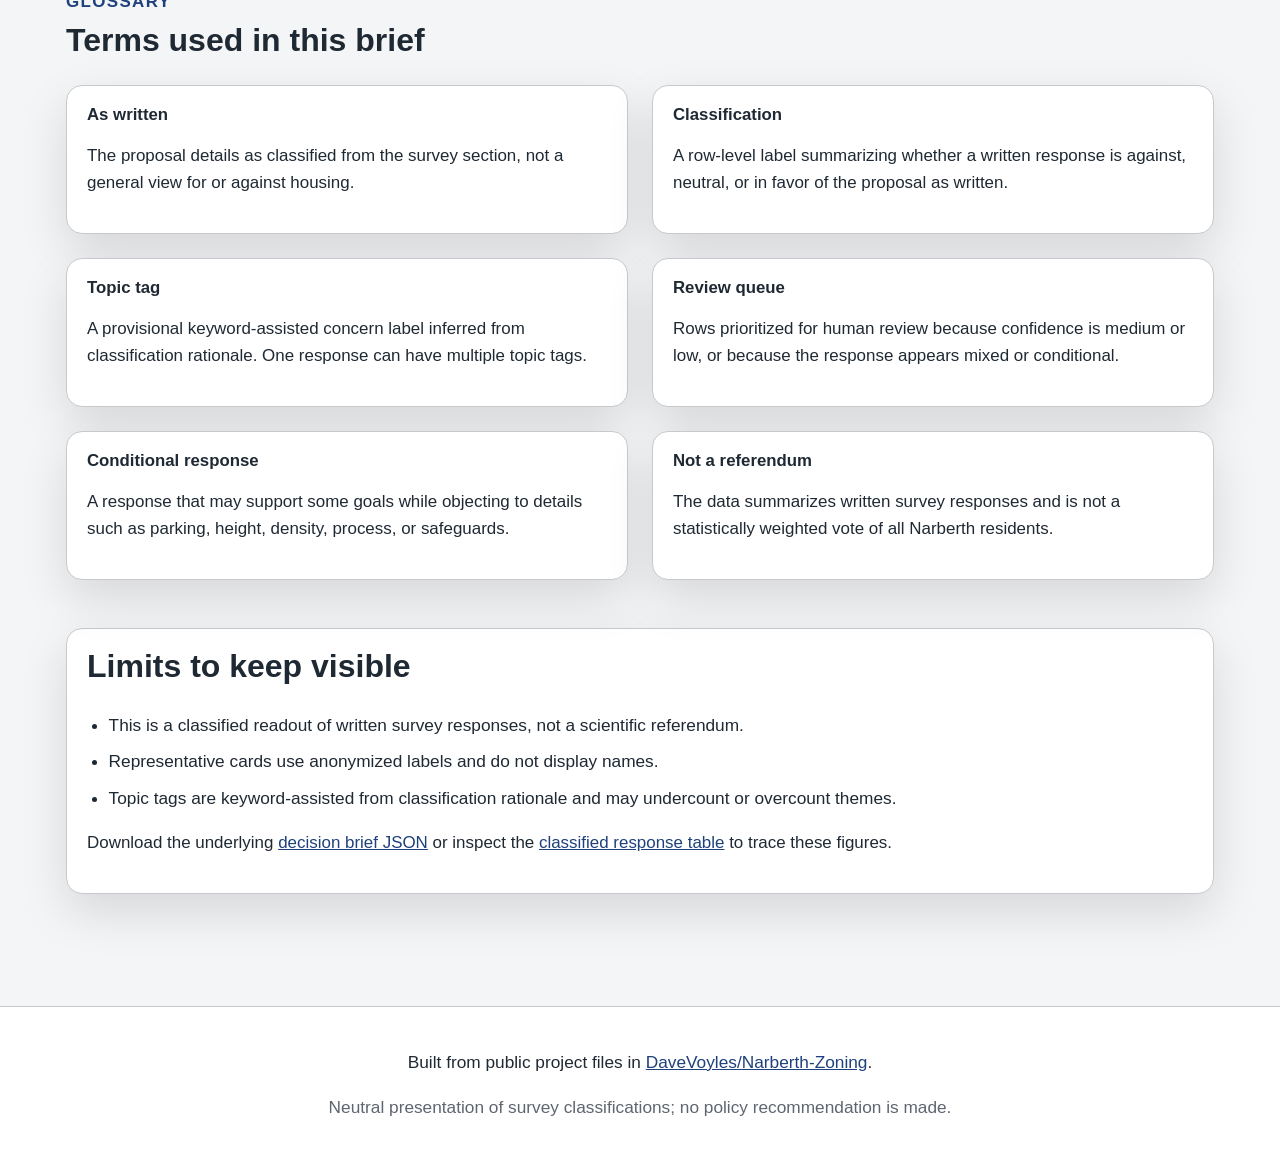
==== commit c3493782: "feat(site): add reader guidance and decision tools Co-authored-by: Copilot <223556219+Copilot@users." ====
--- a/docs/brief.html
+++ b/docs/brief.html
@@ -53,6 +53,14 @@
 
       <section class="page-section">
         <div class="section-heading">
+          <p class="eyebrow">Read this first</p>
+          <h2>Orientation points for a meeting packet</h2>
+        </div>
+        <div id="brief-read-first" class="card-grid read-first-grid"></div>
+      </section>
+
+      <section class="page-section">
+        <div class="section-heading">
           <p class="eyebrow">Questions answered up front</p>
           <h2>What readers are likely to ask first</h2>
         </div>
@@ -77,6 +85,30 @@
       </section>
 
       <section class="page-section">
+        <div class="section-heading">
+          <p class="eyebrow">Concern-to-response matrix</p>
+          <h2>Possible evidence and safeguards to discuss</h2>
+        </div>
+        <div id="brief-concern-response-matrix" class="matrix-grid"></div>
+      </section>
+
+      <section class="page-section">
+        <div class="section-heading">
+          <p class="eyebrow">Methodology confidence</p>
+          <h2>What the confidence labels mean</h2>
+        </div>
+        <div id="brief-confidence-explainer" class="card confidence-explainer"></div>
+      </section>
+
+      <section class="page-section">
+        <div class="section-heading">
+          <p class="eyebrow">Glossary</p>
+          <h2>Terms used in this brief</h2>
+        </div>
+        <div id="brief-glossary-list" class="glossary-grid"></div>
+      </section>
+
+      <section class="page-section">
         <div class="content-card">
           <h2>Limits to keep visible</h2>
           <ul id="brief-limits" class="clean-list"></ul>
--- a/docs/assets/styles.css
+++ b/docs/assets/styles.css
@@ -316,6 +316,10 @@
   grid-template-columns: repeat(5, minmax(0, 1fr));
 }
 
+.read-first-grid {
+  grid-template-columns: repeat(5, minmax(0, 1fr));
+}
+
 .card,
 .content-card {
   padding: 1.25rem;
@@ -496,6 +500,124 @@
 
 .decision-callout {
   margin-bottom: 1rem;
+}
+
+.compact-section {
+  margin-top: -1.25rem;
+}
+
+.anchor-list {
+  display: flex;
+  flex-wrap: wrap;
+  gap: 0.6rem;
+}
+
+.anchor-list a,
+.source-reference {
+  border: 1px solid var(--cp-border);
+  border-radius: 999px;
+  background: var(--cp-surface-soft);
+}
+
+.anchor-list a {
+  padding: 0.45rem 0.75rem;
+  font-weight: 700;
+  text-decoration: none;
+}
+
+.source-reference {
+  display: inline-flex;
+  margin: 0.35rem 0 0.75rem;
+  padding: 0.25rem 0.6rem;
+  color: var(--cp-text-muted);
+  font-size: 0.86rem;
+}
+
+.read-first-card {
+  display: grid;
+  align-content: start;
+  gap: 0.5rem;
+}
+
+.step-number {
+  display: inline-grid;
+  width: 2rem;
+  height: 2rem;
+  place-items: center;
+  border-radius: 50%;
+  background: var(--cp-accent);
+  color: var(--cp-accent-fg);
+  font-weight: 800;
+}
+
+.chart-lens-card {
+  min-height: 0;
+  margin-bottom: 1.5rem;
+}
+
+.chart-lens-controls,
+.confidence-levels {
+  display: grid;
+  grid-template-columns: repeat(3, minmax(0, 1fr));
+  gap: 1rem;
+}
+
+.chart-lens-controls {
+  grid-template-columns: repeat(2, minmax(0, 1fr));
+  margin: 1rem 0;
+}
+
+.lens-summary {
+  display: grid;
+  grid-template-columns: minmax(12rem, 0.35fr) 1fr;
+  gap: 1rem;
+  align-items: stretch;
+}
+
+.lens-stat,
+.confidence-level {
+  padding: 1rem;
+  border: 1px solid var(--cp-border);
+  border-radius: 0.625rem;
+  background: var(--cp-surface-soft);
+}
+
+.confidence-level h3 {
+  text-transform: capitalize;
+}
+
+.confidence-level.high {
+  border-left: 6px solid var(--cp-success);
+}
+
+.confidence-level.medium {
+  border-left: 6px solid var(--cp-warning);
+}
+
+.confidence-level.low {
+  border-left: 6px solid var(--cp-danger);
+}
+
+.matrix-grid,
+.glossary-grid {
+  display: grid;
+  grid-template-columns: repeat(2, minmax(0, 1fr));
+  gap: 1.5rem;
+}
+
+.matrix-card dl {
+  display: grid;
+  gap: 0.45rem;
+  margin: 0;
+}
+
+.matrix-card dt {
+  color: var(--cp-accent);
+  font-weight: 800;
+}
+
+.matrix-card dd {
+  margin: 0 0 0.75rem;
 }
 
 .donut-grid,
@@ -870,6 +992,9 @@
   .chart-layout,
   .card-grid.two,
   .card-grid.three,
+  .read-first-grid,
+  .matrix-grid,
+  .glossary-grid,
   .stance-topic-grid {
     grid-template-columns: 1fr 1fr;
   }
@@ -903,6 +1028,12 @@
   .hero,
   .chart-layout,
   .source-grid,
+  .read-first-grid,
+  .chart-lens-controls,
+  .confidence-levels,
+  .lens-summary,
+  .matrix-grid,
+  .glossary-grid,
   .card-grid.two,
   .card-grid.three,
   .filters {
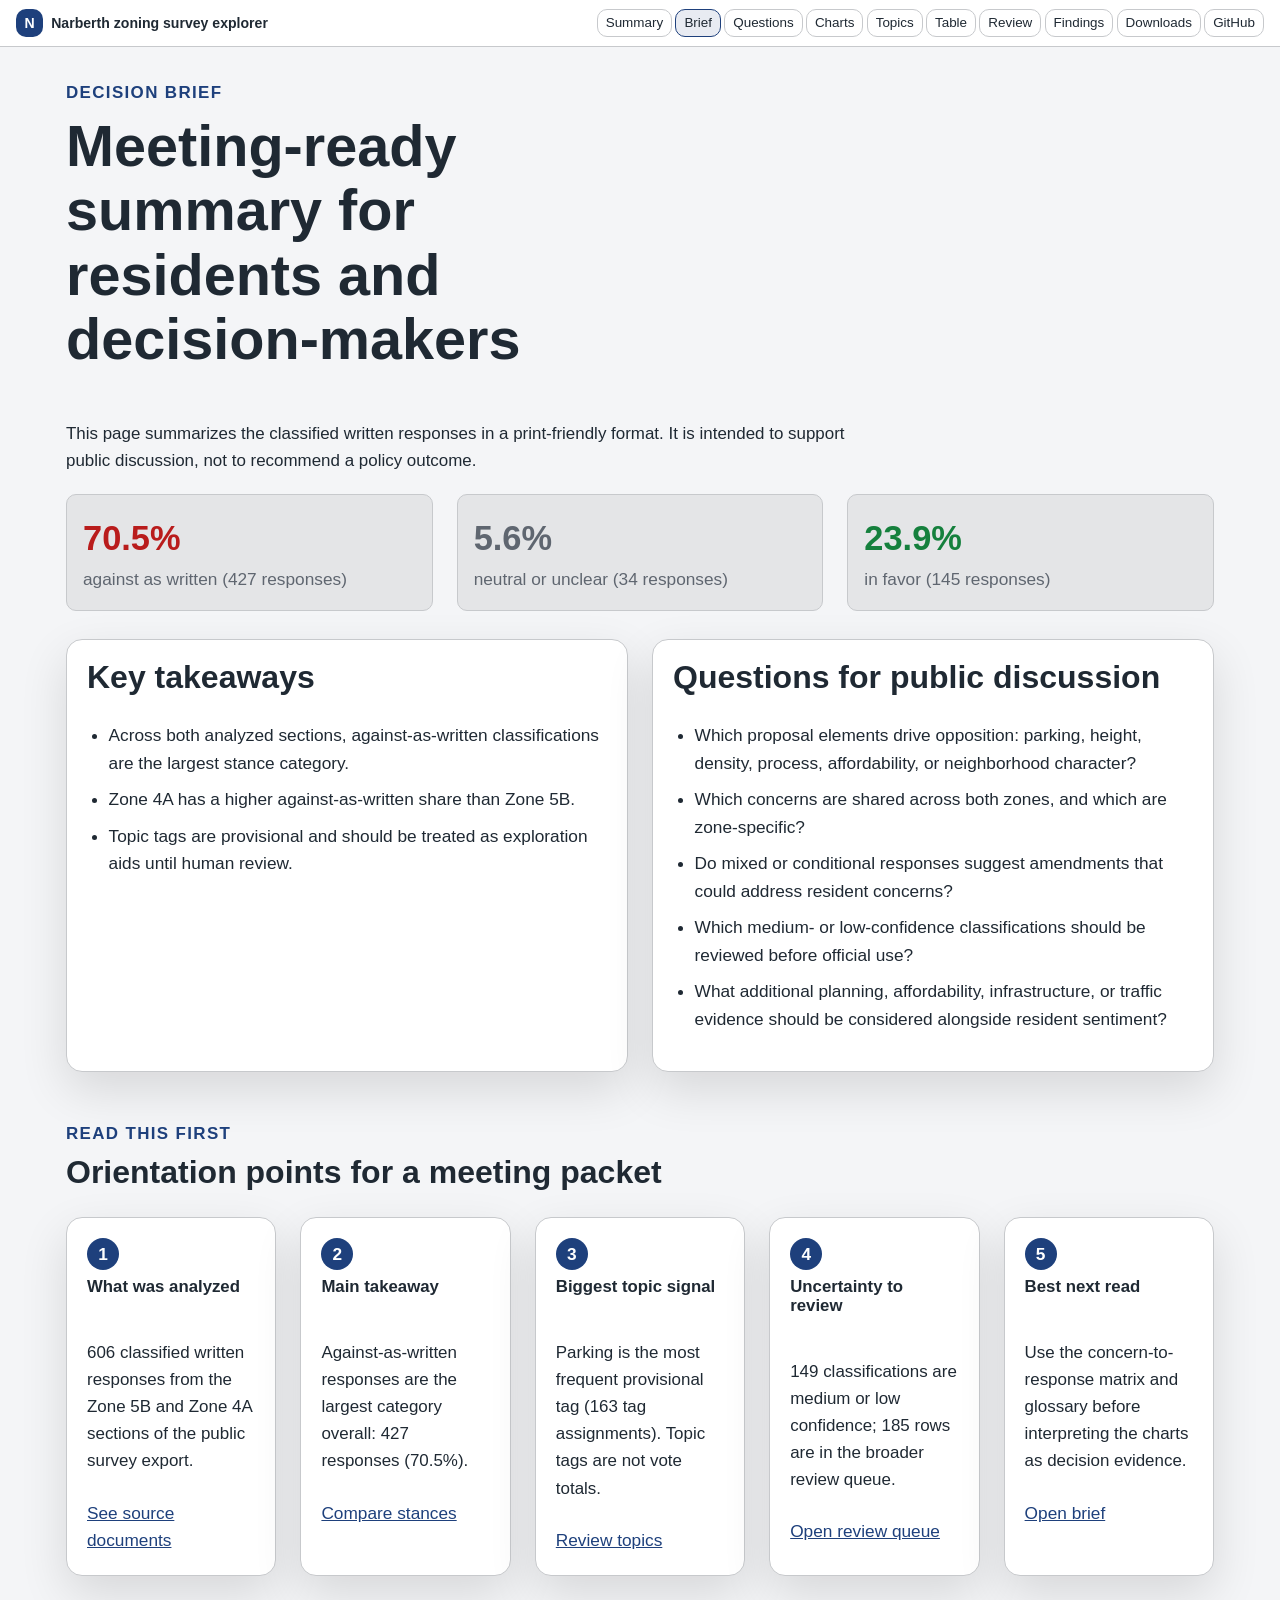
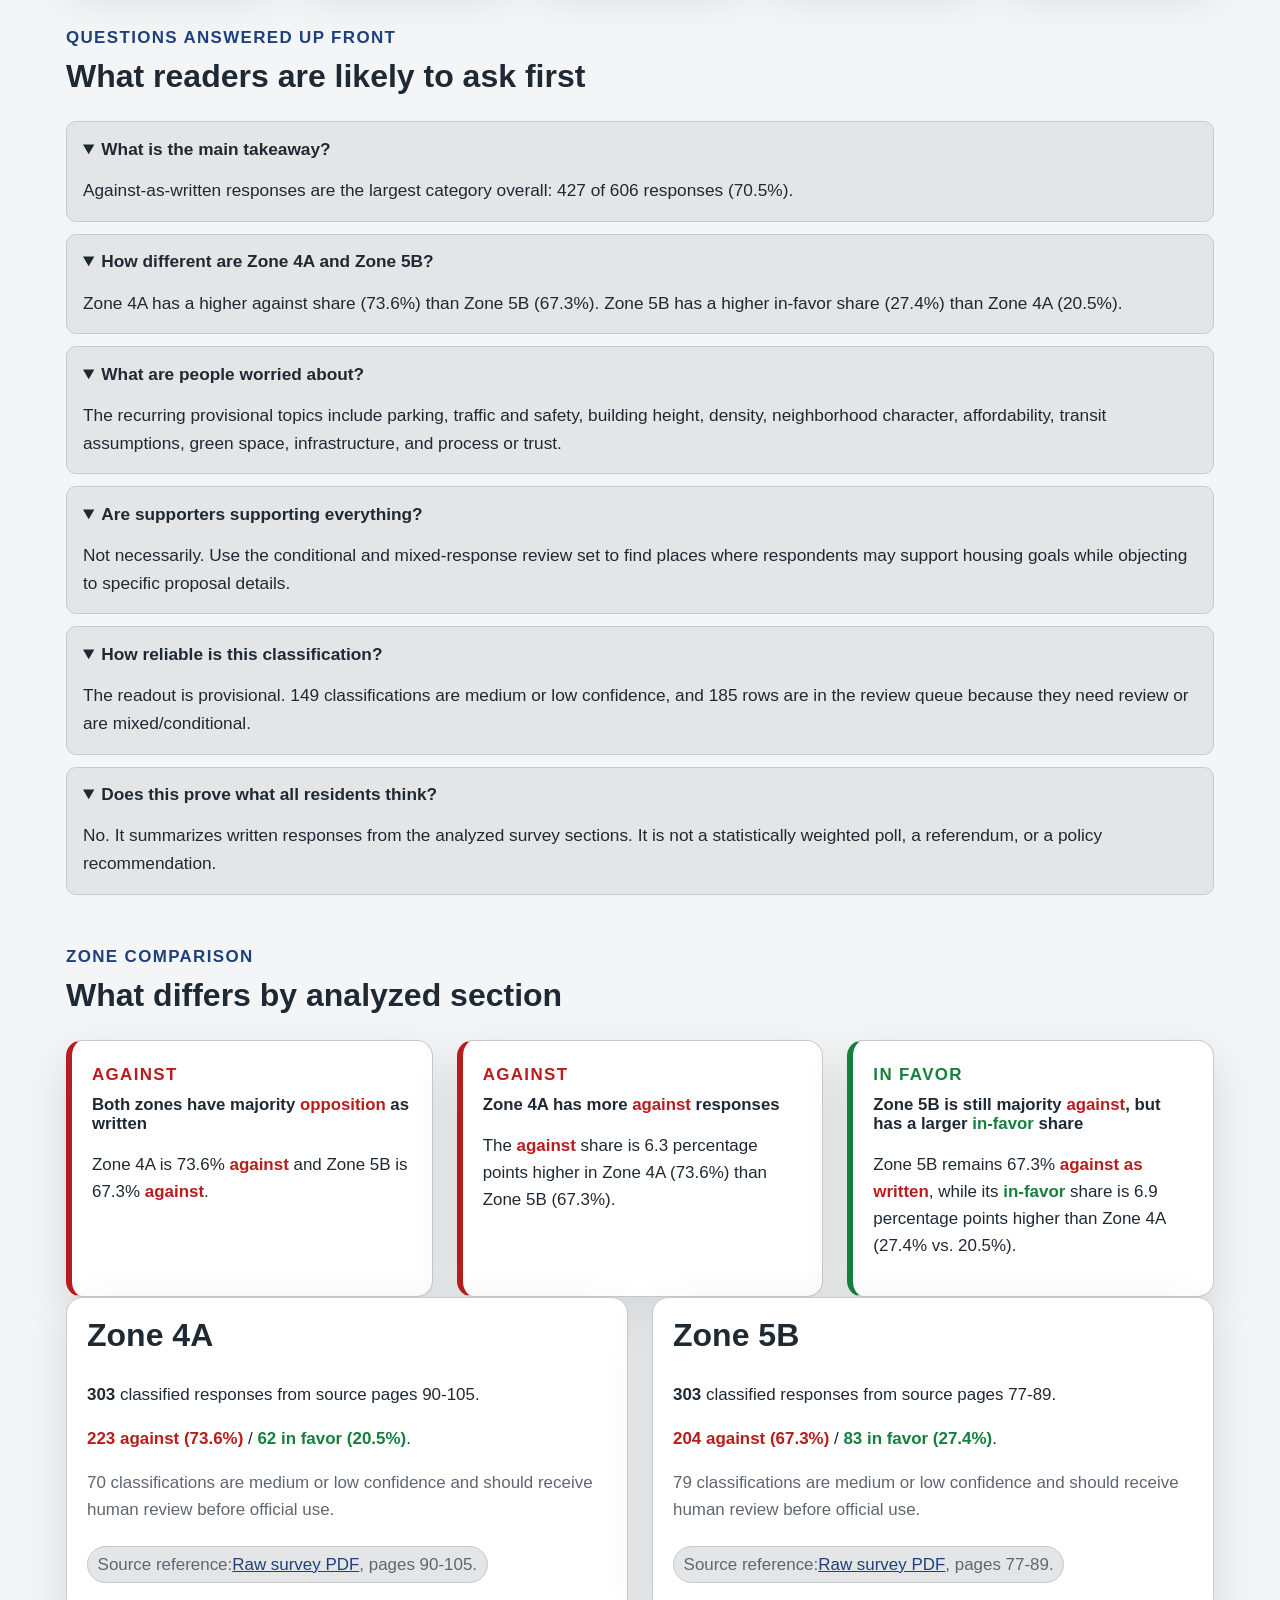
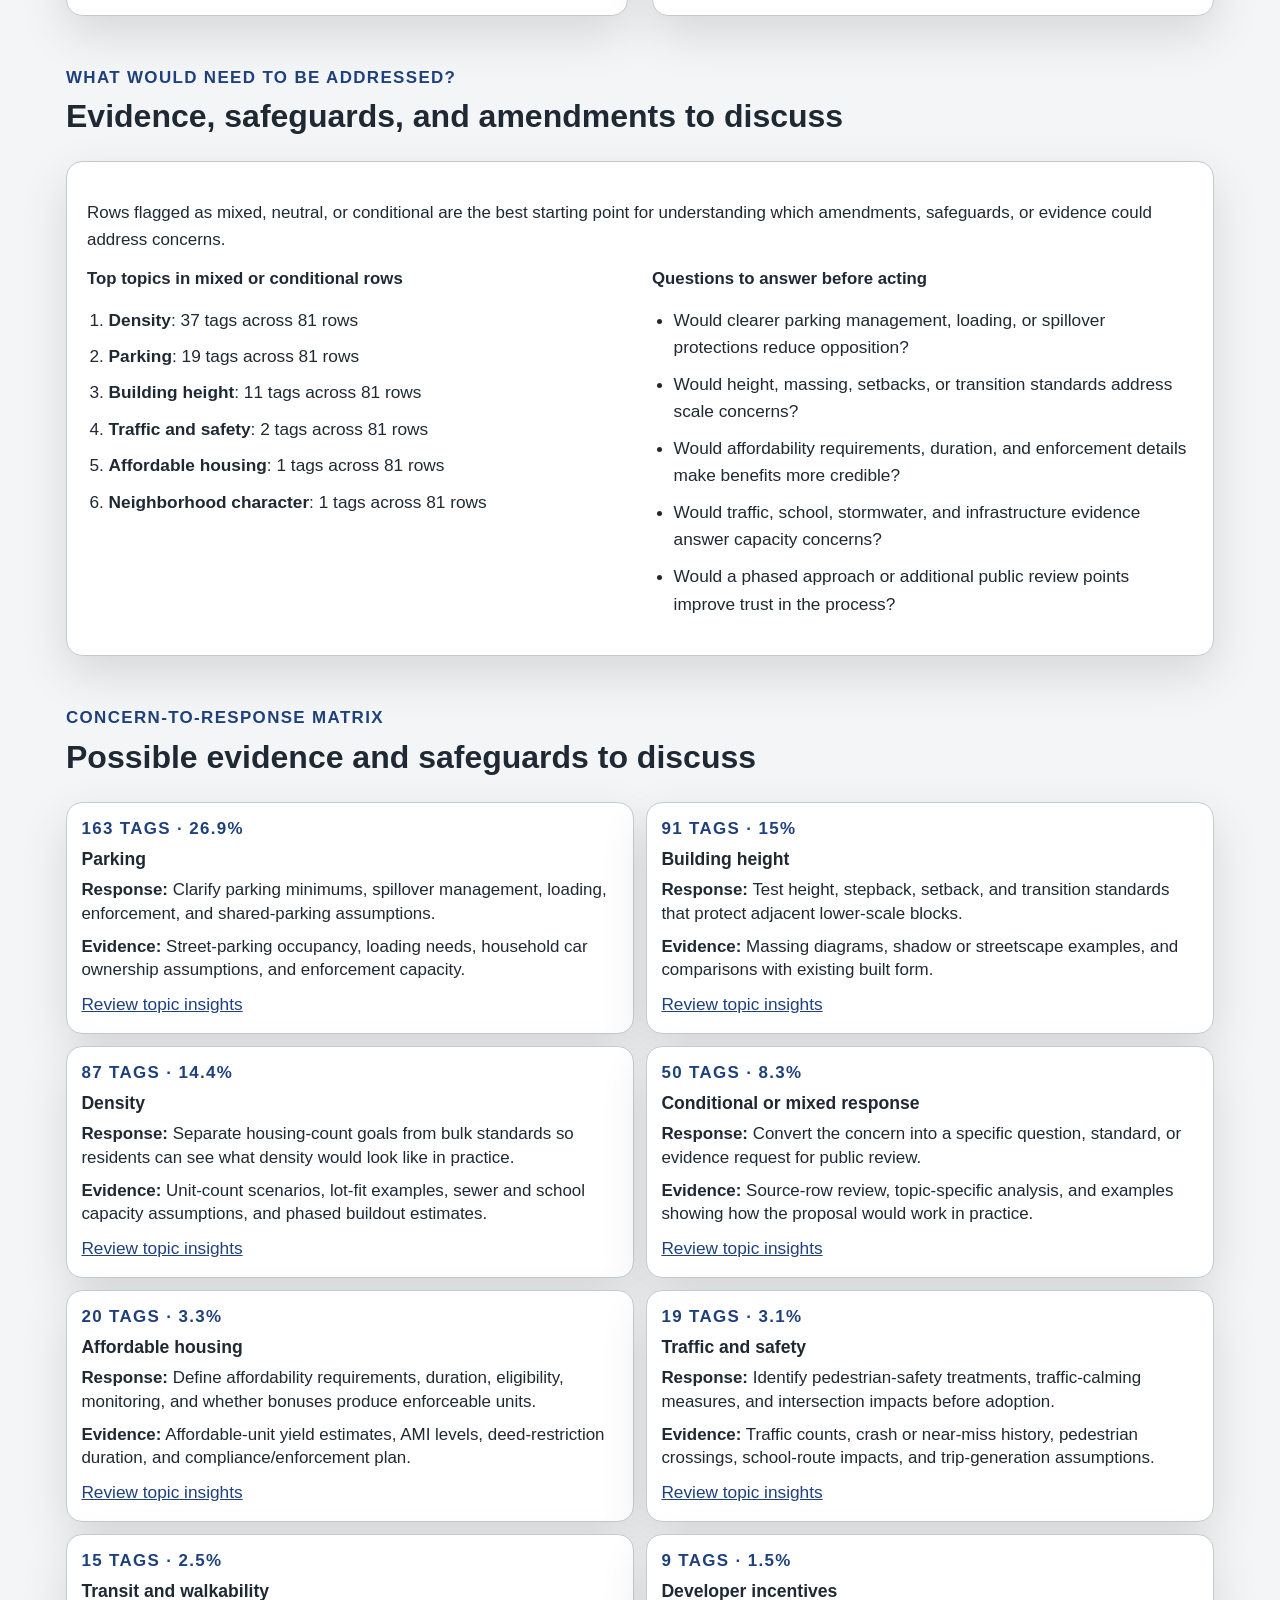
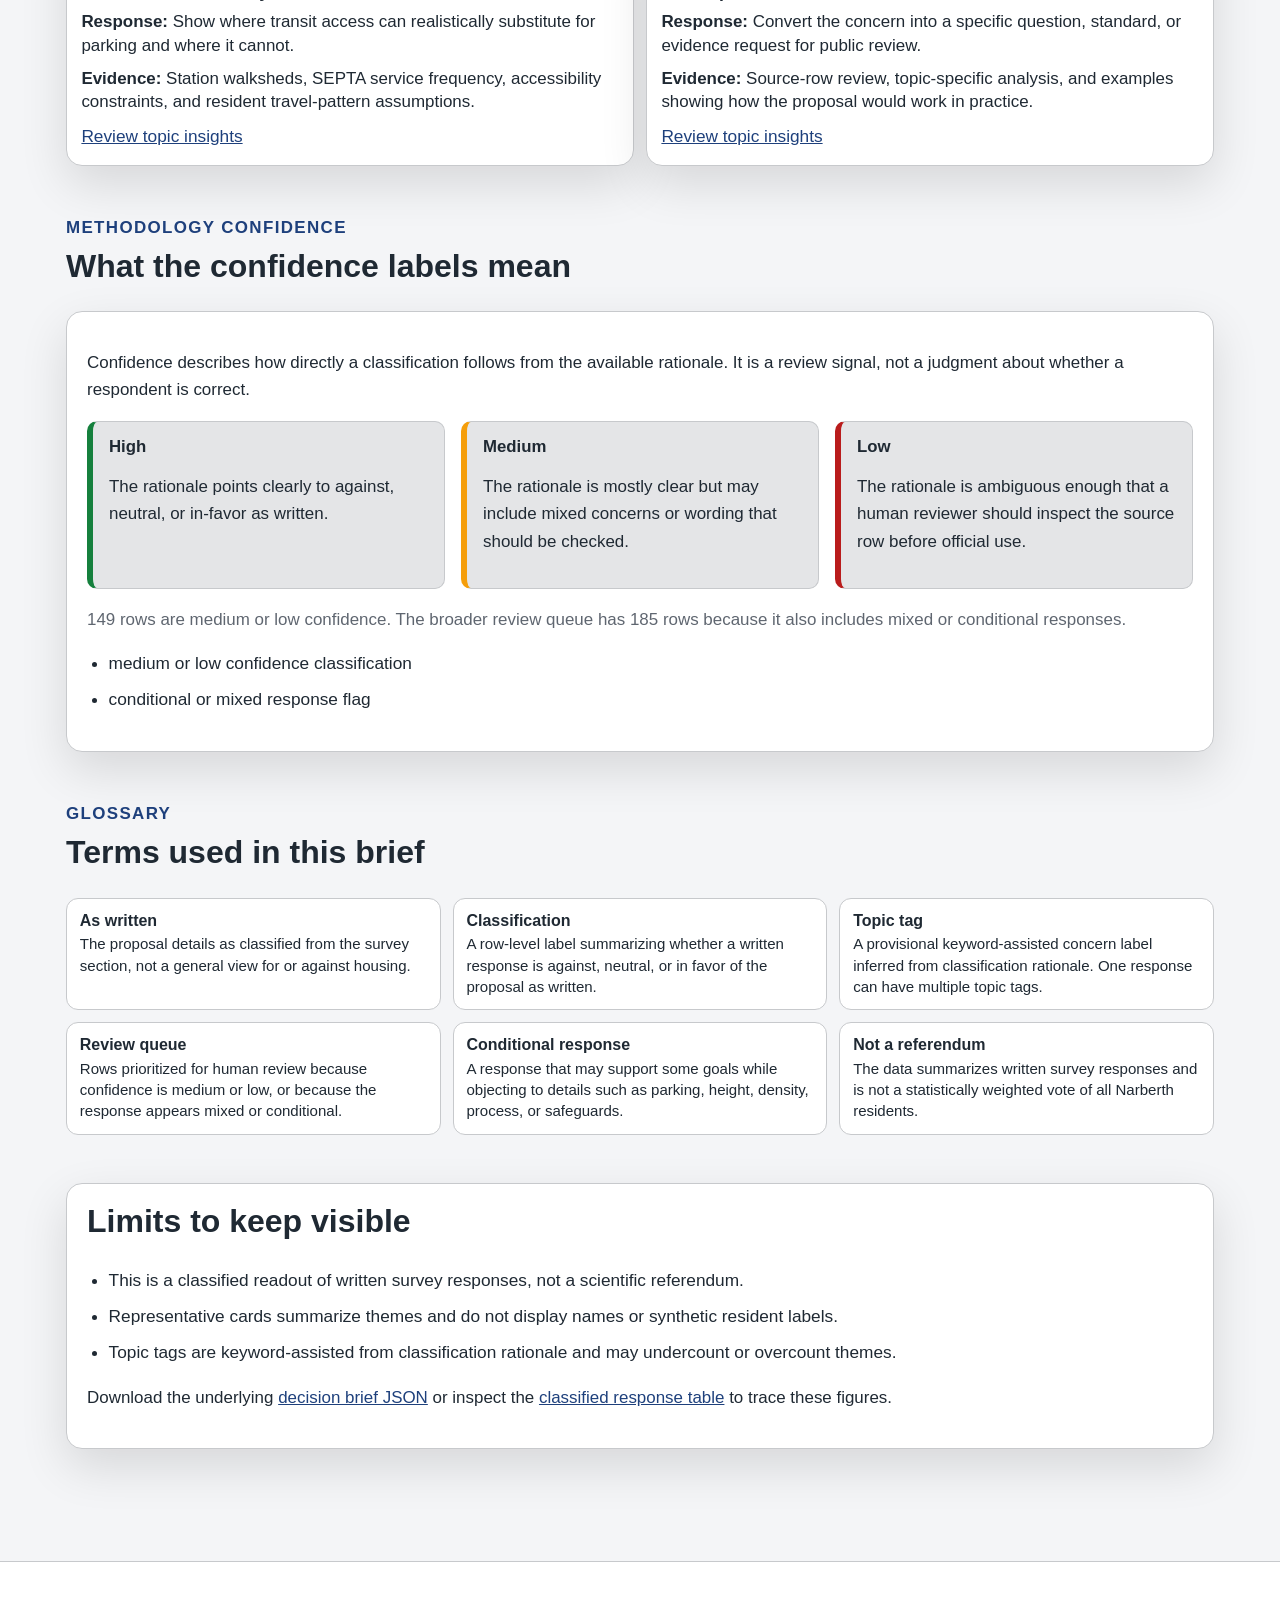
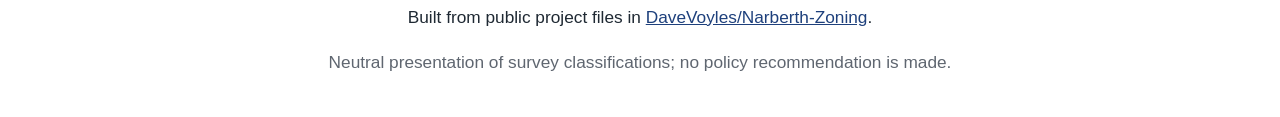
==== commit 15a63742: "feat(site): consolidate topic insights Co-authored-by: Copilot <223556219+Copilot@users.noreply.gith" ====
--- a/docs/brief.html
+++ b/docs/brief.html
@@ -28,7 +28,7 @@
           <a href="brief.html">Brief</a>
           <a href="index.html#questions">Questions</a>
           <a href="index.html#charts">Charts</a>
-          <a href="topics.html">Topics</a>
+          <a href="index.html#topic-insights">Topics</a>
           <a href="table.html">Table</a>
           <a href="review.html">Review</a>
           <a href="index.html#findings">Findings</a>
--- a/docs/assets/styles.css
+++ b/docs/assets/styles.css
@@ -285,6 +285,53 @@
   color: var(--cp-text-muted);
 }
 
+.summary-stat {
+  display: grid;
+  gap: 0.75rem;
+}
+
+.summary-breakdown {
+  display: grid;
+  gap: 0.3rem;
+  margin: 0;
+  padding-left: 1.2rem;
+}
+
+.summary-breakdown li {
+  padding-left: 0.15rem;
+  font-weight: 800;
+}
+
+.summary-breakdown li:last-child {
+  color: var(--cp-text);
+}
+
+.summary-rounded-bar {
+  display: flex;
+  overflow: hidden;
+  height: 1rem;
+  border: 1px solid var(--cp-border);
+  border-radius: 999px;
+  background: var(--cp-surface);
+}
+
+.summary-rounded-bar .segment {
+  min-width: 0;
+  font-size: 0;
+}
+
+.visually-hidden {
+  position: absolute;
+  overflow: hidden;
+  width: 1px;
+  height: 1px;
+  margin: -1px;
+  padding: 0;
+  border: 0;
+  clip: rect(0 0 0 0);
+  white-space: nowrap;
+}
+
 .mini-grid,
 .card-grid {
   display: grid;
@@ -313,7 +360,8 @@
 }
 
 .source-grid {
-  grid-template-columns: repeat(5, minmax(0, 1fr));
+  grid-template-columns: repeat(2, minmax(0, 1fr));
+  gap: 0.75rem;
 }
 
 .read-first-grid {
@@ -323,6 +371,40 @@
 .card,
 .content-card {
   padding: 1.25rem;
+}
+
+.small-button {
+  padding: 0.45rem 0.7rem;
+  font-size: 0.86rem;
+}
+
+.compact-source-card,
+.compact-glossary-card {
+  border: 1px solid var(--cp-border);
+  border-radius: 0.75rem;
+  background: var(--cp-surface);
+}
+
+.compact-source-card {
+  display: flex;
+  justify-content: space-between;
+  gap: 0.75rem;
+  align-items: center;
+  padding: 0.75rem 0.85rem;
+}
+
+.compact-source-card h3,
+.compact-glossary-card h3 {
+  margin: 0 0 0.25rem;
+  font-size: 1rem;
+}
+
+.compact-source-card p,
+.compact-glossary-card p,
+.compact-matrix-card p {
+  margin: 0;
+  font-size: 0.94rem;
+  line-height: 1.4;
 }
 
 .section-heading {
@@ -344,6 +426,28 @@
 
 .secondary-charts {
   margin-top: 1.5rem;
+}
+
+.single-chart {
+  grid-template-columns: 1fr;
+}
+
+.topic-insights {
+  display: grid;
+  gap: 1.5rem;
+  margin-top: 1.5rem;
+}
+
+.compact-heading {
+  margin-bottom: 0;
+}
+
+.topic-insights .mini-grid {
+  grid-template-columns: repeat(auto-fit, minmax(18rem, 1fr));
+}
+
+.nested-card-grid {
+  grid-template-columns: 1fr;
 }
 
 .chart-card {
@@ -550,31 +654,12 @@
   font-weight: 800;
 }
 
-.chart-lens-card {
-  min-height: 0;
-  margin-bottom: 1.5rem;
-}
-
-.chart-lens-controls,
 .confidence-levels {
   display: grid;
   grid-template-columns: repeat(3, minmax(0, 1fr));
   gap: 1rem;
 }
 
-.chart-lens-controls {
-  grid-template-columns: repeat(2, minmax(0, 1fr));
-  margin: 1rem 0;
-}
-
-.lens-summary {
-  display: grid;
-  grid-template-columns: minmax(12rem, 0.35fr) 1fr;
-  gap: 1rem;
-  align-items: stretch;
-}
-
-.lens-stat,
 .confidence-level {
   padding: 1rem;
   border: 1px solid var(--cp-border);
@@ -601,8 +686,15 @@
 .matrix-grid,
 .glossary-grid {
   display: grid;
+  gap: 0.75rem;
+}
+
+.matrix-grid {
   grid-template-columns: repeat(2, minmax(0, 1fr));
-  gap: 1.5rem;
+}
+
+.glossary-grid {
+  grid-template-columns: repeat(3, minmax(0, 1fr));
 }
 
 .matrix-card dl {
@@ -620,44 +712,59 @@
   margin: 0 0 0.75rem;
 }
 
-.donut-grid,
+.compact-matrix-card {
+  display: grid;
+  gap: 0.55rem;
+  min-height: 0;
+  padding: 0.9rem;
+}
+
+.compact-matrix-card h3 {
+  margin: 0;
+  font-size: 1.1rem;
+}
+
+.compact-matrix-card .eyebrow {
+  margin: 0;
+}
+
+.compact-glossary-card {
+  padding: 0.8rem;
+}
+
 .zone-context {
   display: grid;
-  gap: 1rem;
-}
-
-.donut-card,
+  grid-template-columns: repeat(2, minmax(0, 1fr));
+  gap: 0.75rem;
+}
+
 .zone-context-card {
   display: grid;
-  grid-template-columns: auto 1fr;
-  gap: 1rem;
-  align-items: center;
-  padding: 0.85rem;
+  gap: 0.5rem;
+  padding: 0.75rem 0.85rem;
   border: 1px solid var(--cp-border);
   border-radius: 0.625rem;
   background: var(--cp-surface-soft);
 }
 
-.donut {
-  --against-end: calc(var(--against) * 1%);
-  --neutral-end: calc((var(--against) + var(--neutral)) * 1%);
-  display: grid;
-  width: 6rem;
-  height: 6rem;
-  place-items: center;
-  border-radius: 50%;
-  background:
-    radial-gradient(circle at center, var(--cp-surface) 0 48%, transparent 49%),
-    conic-gradient(
-      var(--cp-danger) 0 var(--against-end),
-      var(--cp-text-muted) var(--against-end) var(--neutral-end),
-      var(--cp-success) var(--neutral-end) 100%
-    );
-  font-weight: 800;
-}
-
-.zone-context-card {
-  grid-template-columns: 1fr;
+.zone-context-card h4,
+.zone-context-card p {
+  margin: 0;
+}
+
+.context-tags {
+  display: flex;
+  flex-wrap: wrap;
+  gap: 0.35rem;
+}
+
+.context-tags span {
+  border: 1px solid var(--cp-border);
+  border-radius: 999px;
+  padding: 0.25rem 0.55rem;
+  background: var(--cp-surface);
+  color: var(--cp-text-muted);
+  font-size: 0.86rem;
 }
 
 .page-chart {
@@ -863,6 +970,29 @@
   border: 1px solid var(--cp-border);
   border-radius: 0.625rem;
   background: var(--cp-bg-elevated);
+}
+
+.particle-values {
+  display: grid;
+  grid-template-columns: repeat(2, minmax(0, 1fr));
+  gap: 0.75rem;
+  margin-top: 0.9rem;
+}
+
+.particle-value-card {
+  padding: 0.8rem;
+  border: 1px solid var(--cp-border);
+  border-radius: 0.625rem;
+  background: var(--cp-surface-soft);
+}
+
+.particle-value-card h4 {
+  margin-bottom: 0.35rem;
+}
+
+.particle-value-card p {
+  margin: 0;
+  font-size: 0.95rem;
 }
 
 .filters {
@@ -1029,11 +1159,10 @@
   .chart-layout,
   .source-grid,
   .read-first-grid,
-  .chart-lens-controls,
   .confidence-levels,
-  .lens-summary,
   .matrix-grid,
   .glossary-grid,
+  .particle-values,
   .card-grid.two,
   .card-grid.three,
   .filters {
